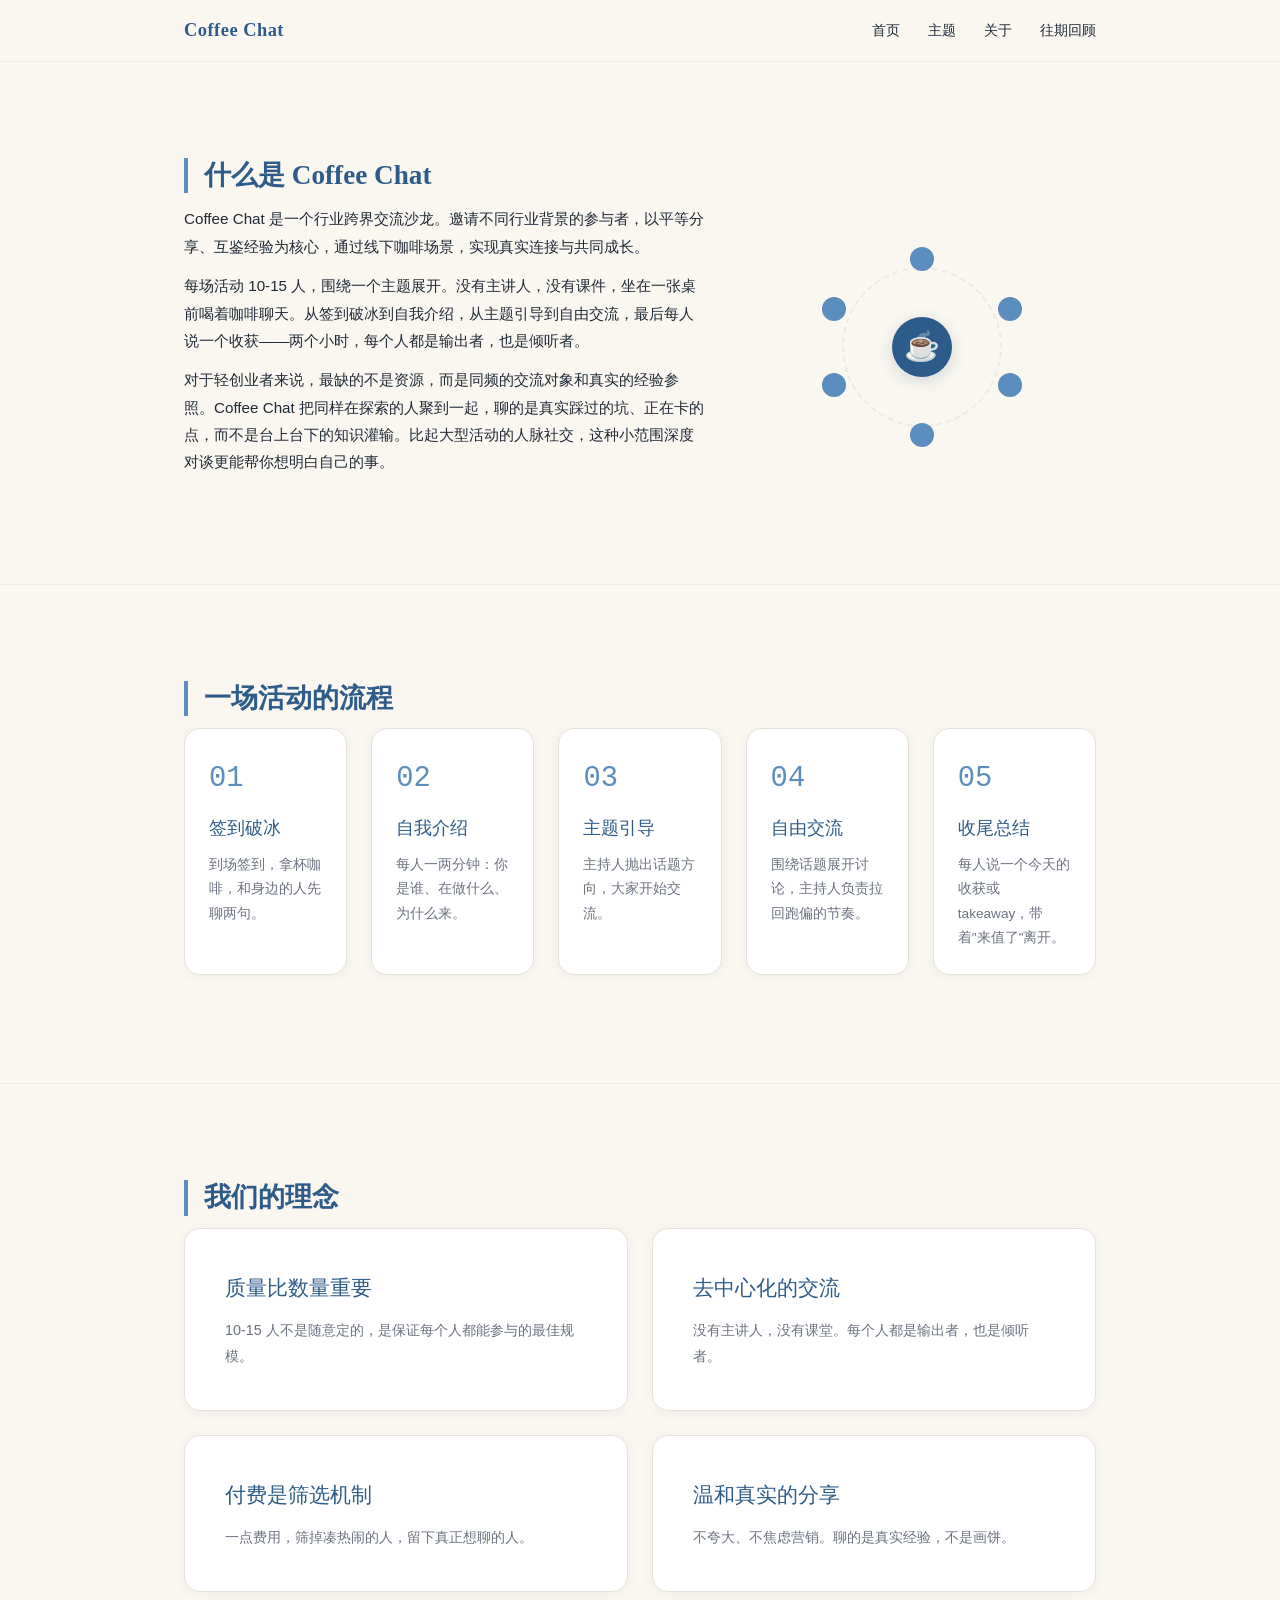
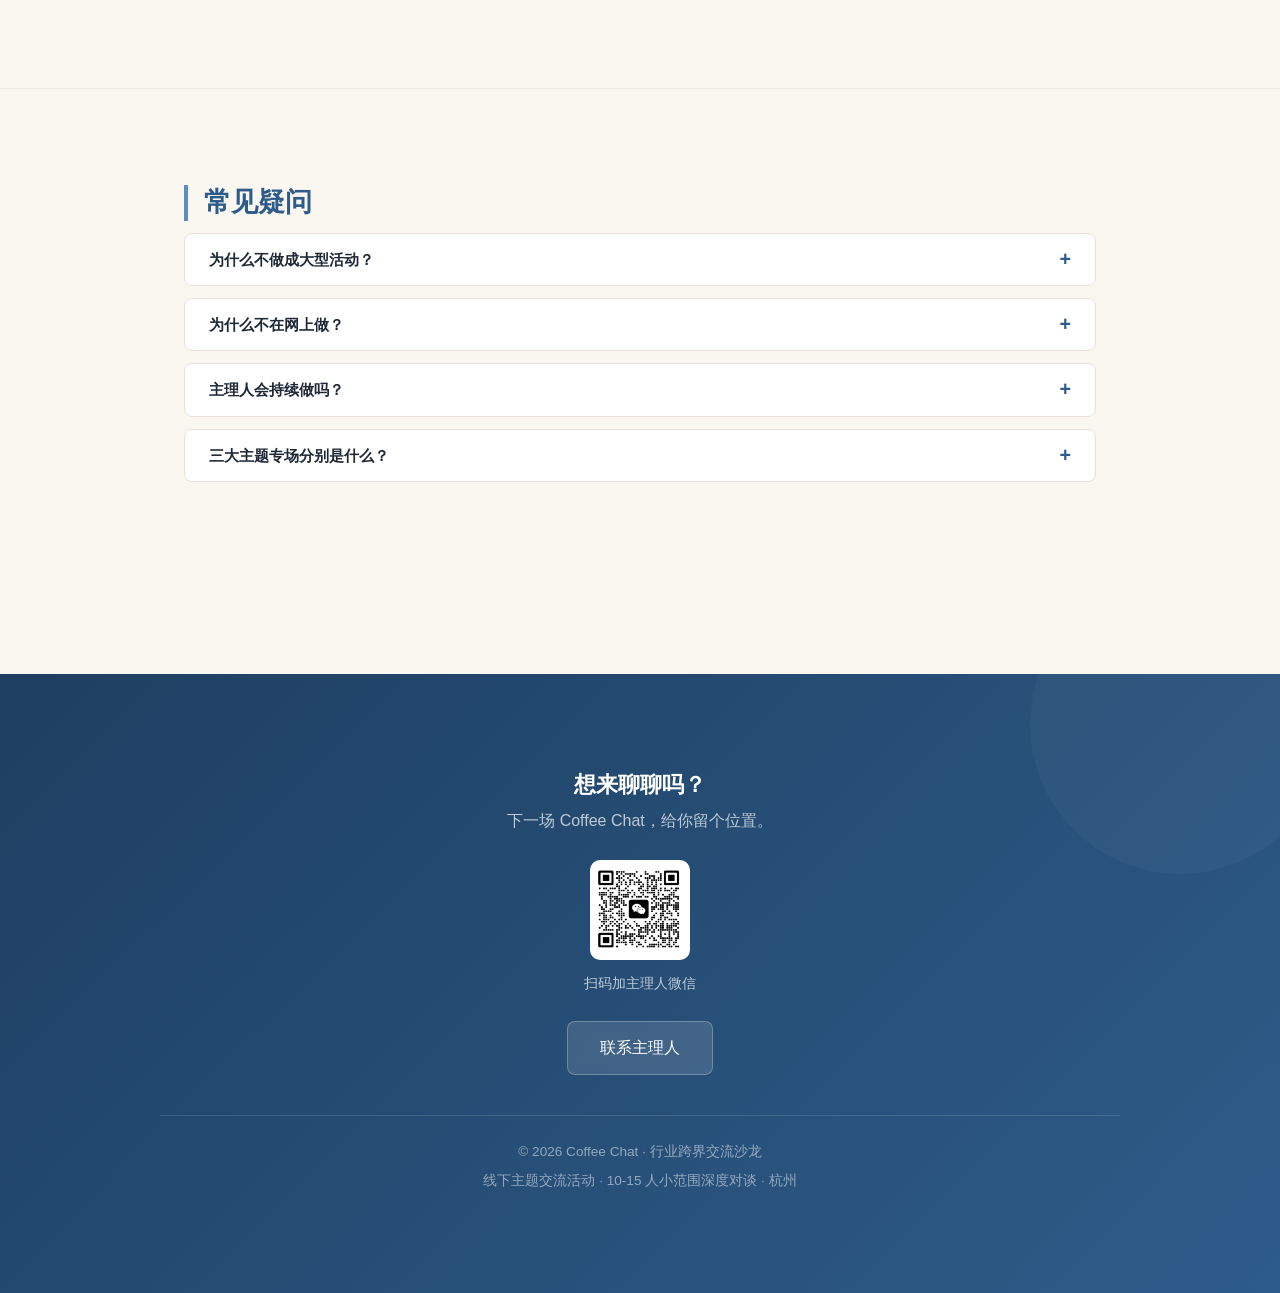
==== about.html @ 7af19460 "Publish Coffee Chat website" ====
<!DOCTYPE html>
<html lang="zh-CN">
<head>
  <meta charset="UTF-8">
  <meta name="viewport" content="width=device-width, initial-scale=1.0">
  <title>关于 Coffee Chat · 行业跨界交流沙龙</title>
  <link rel="stylesheet" href="assets/style.css">
</head>
<body>
  <div class="scroll-progress"></div>

  <!-- 导航栏 -->
  <nav class="nav">
    <div class="nav-inner">
      <a href="index.html" class="nav-logo">Coffee Chat</a>
      <div class="nav-links">
        <a href="index.html">首页</a>
        <a href="index.html#themes">主题</a>
        <a href="about.html">关于</a>
        <a href="archive.html">往期回顾</a>
      </div>
      <button class="nav-toggle" aria-label="菜单">
        <span></span><span></span><span></span>
      </button>
    </div>
  </nav>
  <div class="nav-overlay"></div>

  <!-- ① 什么是 Coffee Chat -->
  <section class="section">
    <div class="container">
      <h2 class="section-title">什么是 Coffee Chat</h2>
      <div class="about-intro">
        <div class="about-text">
          <p>Coffee Chat 是一个行业跨界交流沙龙。邀请不同行业背景的参与者，以平等分享、互鉴经验为核心，通过线下咖啡场景，实现真实连接与共同成长。</p>
          <p>每场活动 10-15 人，围绕一个主题展开。没有主讲人，没有课件，坐在一张桌前喝着咖啡聊天。从签到破冰到自我介绍，从主题引导到自由交流，最后每人说一个收获——两个小时，每个人都是输出者，也是倾听者。</p>
          <p>对于轻创业者来说，最缺的不是资源，而是同频的交流对象和真实的经验参照。Coffee Chat 把同样在探索的人聚到一起，聊的是真实踩过的坑、正在卡的点，而不是台上台下的知识灌输。比起大型活动的人脉社交，这种小范围深度对谈更能帮你想明白自己的事。</p>
        </div>
        <div class="about-illustration">
          <div class="circle-table">
            <div class="circle-center">☕</div>
            <div class="circle-seat"></div>
            <div class="circle-seat"></div>
            <div class="circle-seat"></div>
            <div class="circle-seat"></div>
            <div class="circle-seat"></div>
            <div class="circle-seat"></div>
          </div>
        </div>
      </div>
    </div>
  </section>

  <!-- ② 一场活动的流程 -->
  <section class="section">
    <div class="container">
      <h2 class="section-title">一场活动的流程</h2>
      <div class="flow" id="flow-container"></div>
    </div>
  </section>

  <!-- ③ 我们的理念 -->
  <section class="section">
    <div class="container">
      <h2 class="section-title">我们的理念</h2>
      <div class="principles-grid" id="principles-container"></div>
    </div>
  </section>

  <!-- ④ 常见疑问 -->
  <section class="section">
    <div class="container">
      <h2 class="section-title">常见疑问</h2>
      <div class="faq" id="faq-container"></div>
    </div>
  </section>

  <!-- 页脚 -->
  <footer class="footer">
    <div class="footer-inner">
      <div class="footer-cta">
        <h3>想来聊聊吗？</h3>
        <p>下一场 Coffee Chat，给你留个位置。</p>
        <div class="footer-qr">
          <img class="footer-qr-img" src="assets/photos/wechat-qr.jpeg" alt="微信二维码">
          <span class="footer-qr-label">扫码加主理人微信</span>
        </div>
        <a class="footer-btn" href="mailto:hi@coffeechat.club">联系主理人</a>
      </div>
      <div class="footer-meta">
        <p>&copy; 2026 Coffee Chat · 行业跨界交流沙龙</p>
        <p>线下主题交流活动 · 10-15 人小范围深度对谈 · 杭州</p>
      </div>
    </div>
  </footer>

  <script src="assets/app.js"></script>
  <script>
    // 渲染流程卡片
    const flowContainer = document.getElementById('flow-container');
    flowContainer.innerHTML = flowSteps.map(step => `
      <div class="flow-step reveal">
        <div class="flow-number">${step.step}</div>
        <div class="flow-name">${step.name}</div>
        <div class="flow-desc">${step.desc}</div>
      </div>
    `).join('');

    // 渲染理念卡片
    const principlesContainer = document.getElementById('principles-container');
    principlesContainer.innerHTML = principles.map(p => `
      <div class="principle-card reveal">
        <div class="principle-keyword">${p.keyword}</div>
        <div class="principle-desc">${p.desc}</div>
      </div>
    `).join('');

    // 渲染常见疑问（理念层 FAQ）
    const faqContainer = document.getElementById('faq-container');
    renderFAQItems(faqConcept, faqContainer);
  </script>

</body>
</html>
---- assets/style.css ----
/* ===== Coffee Chat 设计系统 v2.0 ===== */
:root {
  --bg: #FAF7F0;
  --bg-soft: #F5F1E8;
  --bg-card: #FFFFFF;
  --primary: #2E5C8A;
  --primary-light: #5B8DBF;
  --primary-dark: #1E3F61;
  --text: #1F2937;
  --text-light: #6B7280;
  --text-muted: #9CA3AF;
  --border: #E8E0D8;
  --border-light: #F0EBE2;
  --theme-ai: #3B4F7A;
  --theme-money: #2D5F4E;
  --theme-women: #D4869A;
  --theme-solo: #C97B3F;
  --theme-media: #355C7D;
  --theme-general: #2E5C8A;
  --font-serif: "Noto Serif SC", "Source Han Serif SC", serif;
  --font-sans: "Noto Sans CJK SC", "PingFang SC", "Microsoft YaHei", sans-serif;
  --font-mono: "SF Mono", "Fira Code", monospace;
  --space-xs: 12px;
  --space-sm: 24px;
  --space-md: 40px;
  --space-lg: 64px;
  --space-xl: 96px;
  --radius-card: 16px;
  --radius-btn: 8px;
  --radius-tag: 20px;
  --shadow-card: 0 2px 12px rgba(46, 92, 138, 0.06);
  --shadow-hover: 0 12px 32px rgba(46, 92, 138, 0.14);
  --shadow-float: 0 20px 48px rgba(46, 92, 138, 0.10);
  --transition-smooth: cubic-bezier(0.16, 1, 0.3, 1);
  --transition-bounce: cubic-bezier(0.34, 1.56, 0.64, 1);
}

* { margin: 0; padding: 0; box-sizing: border-box; }
html { scroll-behavior: smooth; }
body {
  font-family: var(--font-sans);
  background: var(--bg);
  color: var(--text);
  line-height: 1.8;
  -webkit-font-smoothing: antialiased;
  -moz-osx-font-smoothing: grayscale;
  overflow-x: hidden;
}
h1, h2, h3 { font-family: var(--font-serif); font-weight: 700; line-height: 1.3; }
a { color: var(--primary); text-decoration: none; }
a:hover { color: var(--primary-light); }
.container { max-width: 960px; margin: 0 auto; padding: 0 var(--space-sm); }
.section { padding: var(--space-xl) 0; position: relative; }
.section + .section { border-top: 1px solid var(--border-light); }

/* ===== Tab 式导航 ===== */
.nav-tabs {
  display: flex;
  justify-content: space-around;
  align-items: center;
  background: rgba(255, 255, 255, 0.95);
  backdrop-filter: blur(12px);
  -webkit-backdrop-filter: blur(12px);
  border-bottom: 1px solid #F0F0F0;
  position: sticky;
  top: 0;
  z-index: 100;
  height: 46px;
  overflow-x: auto;
  -webkit-overflow-scrolling: touch;
  scrollbar-width: none;
}
.nav-tabs::-webkit-scrollbar { display: none; }
.nav-tab {
  flex: 1;
  text-align: center;
  font-size: 0.85em;
  color: var(--text-light);
  white-space: nowrap;
  padding: 0 4px;
  transition: color 0.3s;
  text-decoration: none;
}
.nav-tab:hover { color: var(--primary); }
.nav-tab.active {
  color: var(--primary);
  font-weight: 600;
}

/* ===== 滚动进度条 ===== */
.scroll-progress {
  position: fixed;
  top: 0;
  left: 0;
  width: 0%;
  height: 3px;
  background: linear-gradient(90deg, var(--primary-light), var(--primary));
  z-index: 200;
  transition: width 0.1s linear;
  border-radius: 0 3px 3px 0;
}

/* ===== 动画 ===== */
@keyframes fadeInUp {
  from { opacity: 0; transform: translateY(20px); }
  to { opacity: 1; transform: translateY(0); }
}
@keyframes lineGrow {
  from { transform: scaleX(0); }
  to { transform: scaleX(1); }
}
@keyframes pulse {
  0%, 100% { opacity: 0.4; transform: translateY(0); }
  50% { opacity: 1; transform: translateY(4px); }
}
@keyframes shimmer {
  0% { background-position: -200% 0; }
  100% { background-position: 200% 0; }
}
@keyframes steam {
  0% { opacity: 0; transform: translateY(0) scaleX(1); }
  50% { opacity: 0.3; }
  100% { opacity: 0; transform: translateY(-20px) scaleX(1.5); }
}
.fade-in-up { animation: fadeInUp 0.8s var(--transition-smooth) both; }
.reveal {
  opacity: 0;
  transform: translateY(24px);
  transition: opacity 0.7s var(--transition-smooth), transform 0.7s var(--transition-smooth);
}
.reveal.visible { opacity: 1; transform: translateY(0); }

/* ===== 导航 ===== */
.nav {
  position: sticky;
  top: 0;
  z-index: 100;
  background: rgba(250, 247, 240, 0.85);
  backdrop-filter: blur(12px);
  -webkit-backdrop-filter: blur(12px);
  border-bottom: 1px solid var(--border-light);
  transition: box-shadow 0.3s, background 0.3s;
}
.nav.scrolled {
  box-shadow: 0 4px 24px rgba(46, 92, 138, 0.06);
  background: rgba(250, 247, 240, 0.95);
}
.nav-inner {
  max-width: 960px;
  margin: 0 auto;
  padding: 14px var(--space-sm);
  display: flex;
  justify-content: space-between;
  align-items: center;
}
.nav-logo {
  font-family: var(--font-serif);
  font-weight: 700;
  font-size: 1.15em;
  color: var(--primary);
  letter-spacing: 0.5px;
  transition: opacity 0.2s;
}
.nav-logo:hover { opacity: 0.7; }
.nav-links { display: flex; gap: 28px; align-items: center; }
.nav-links a {
  font-size: 0.9em;
  color: var(--text);
  transition: color 0.2s;
  position: relative;
}
.nav-links a::after {
  content: '';
  position: absolute;
  bottom: -4px;
  left: 0;
  width: 0;
  height: 2px;
  background: var(--primary);
  transition: width 0.3s var(--transition-smooth);
  border-radius: 1px;
}
.nav-links a:hover::after { width: 100%; }
.nav-links a:hover { color: var(--primary); }

/* 汉堡菜单按钮 */
.nav-toggle {
  display: none;
  flex-direction: column;
  gap: 5px;
  background: none;
  border: none;
  cursor: pointer;
  padding: 8px;
  z-index: 101;
}
.nav-toggle span {
  width: 24px;
  height: 2px;
  background: var(--text);
  border-radius: 2px;
  transition: all 0.3s var(--transition-smooth);
}
.nav-toggle.open span:nth-child(1) { transform: translateY(7px) rotate(45deg); }
.nav-toggle.open span:nth-child(2) { opacity: 0; }
.nav-toggle.open span:nth-child(3) { transform: translateY(-7px) rotate(-45deg); }

/* 移动端遮罩 */
.nav-overlay {
  display: none;
  position: fixed;
  inset: 0;
  background: rgba(0, 0, 0, 0.3);
  z-index: 98;
  opacity: 0;
  transition: opacity 0.3s;
}
.nav-overlay.show { display: block; opacity: 1; }

/* ===== Hero ===== */
.hero {
  min-height: 82vh;
  display: flex;
  flex-direction: column;
  justify-content: center;
  align-items: center;
  text-align: center;
  position: relative;
  padding: var(--space-xl) var(--space-sm) var(--space-lg);
  overflow: hidden;
}
.hero::before {
  content: '';
  position: absolute;
  top: 20%;
  left: 50%;
  transform: translateX(-50%);
  width: 600px;
  height: 600px;
  border-radius: 50%;
  background: radial-gradient(circle, rgba(91, 141, 191, 0.06) 0%, transparent 70%);
  pointer-events: none;
}
.hero-line {
  position: absolute;
  top: 50%;
  left: 0;
  right: 0;
  height: 1px;
  background: linear-gradient(90deg, transparent, var(--primary-light), transparent);
  opacity: 0.12;
  transform-origin: left;
  animation: lineGrow 1.5s var(--transition-smooth) 0.3s both;
}
.hero-content { position: relative; z-index: 1; }
.hero-title {
  font-size: 2.6em;
  color: var(--primary);
  margin-bottom: var(--space-sm);
  letter-spacing: 1px;
  text-shadow: 0 2px 20px rgba(46, 92, 138, 0.06);
}
.hero-sub { font-size: 1.1em; color: var(--text-light); margin-bottom: var(--space-xs); }
.hero-desc {
  font-size: 0.95em;
  color: var(--text-light);
  max-width: 400px;
  margin: 0 auto;
  line-height: 1.7;
}
.hero-scroll {
  position: absolute;
  bottom: 32px;
  right: 32px;
  color: var(--text-muted);
  font-size: 1.3em;
  animation: pulse 2s ease-in-out infinite;
  transition: color 0.2s;
  z-index: 2;
}
.hero-scroll:hover { color: var(--primary); }

/* ===== Section 标题 ===== */
.section-title {
  font-size: 1.7em;
  color: var(--primary);
  margin-bottom: var(--space-xs);
  padding-left: 16px;
  border-left: 4px solid var(--primary-light);
  position: relative;
}
.section-desc {
  color: var(--text-light);
  font-size: 0.95em;
  margin-bottom: var(--space-md);
  padding-left: 16px;
}

/* ===== 时间线 ===== */
.timeline { display: flex; flex-direction: column; gap: 0; padding: var(--space-md) 0; }
.timeline-item { display: flex; gap: var(--space-sm); }
.timeline-rail { display: flex; flex-direction: column; align-items: center; flex-shrink: 0; width: 32px; }
.timeline-dot {
  width: 14px;
  height: 14px;
  border-radius: 50%;
  margin-top: 8px;
  z-index: 1;
  box-shadow: 0 0 0 4px var(--bg);
  transition: transform 0.3s var(--transition-bounce);
}
.timeline-item:hover .timeline-dot { transform: scale(1.3); }
.timeline-line { width: 2px; flex: 1; background: var(--border); margin-top: 4px; margin-bottom: -8px; }
.timeline-card {
  background: var(--bg-card);
  border-radius: var(--radius-card);
  padding: var(--space-sm);
  margin-bottom: var(--space-sm);
  border: 1px solid var(--border);
  box-shadow: var(--shadow-card);
  flex: 1;
  transition: box-shadow 0.4s var(--transition-smooth), transform 0.4s var(--transition-smooth), border-color 0.3s;
}
.timeline-card:hover {
  box-shadow: var(--shadow-hover);
  transform: translateY(-3px);
  border-color: var(--primary-light);
}
.timeline-date { font-family: var(--font-mono); font-size: 0.85em; color: var(--text-light); margin-bottom: 8px; }
.timeline-tag {
  display: inline-block;
  padding: 4px 12px;
  border-radius: var(--radius-tag);
  font-size: 0.8em;
  font-weight: 600;
  margin-bottom: 8px;
  transition: transform 0.2s;
}
.timeline-card:hover .timeline-tag { transform: scale(1.05); }
.timeline-highlight { font-size: 1.05em; color: var(--text); margin-bottom: 8px; }
.timeline-meta { font-size: 0.8em; color: var(--text-light); }
.timeline-quote {
  margin-top: var(--space-xs);
  padding-left: 12px;
  border-left: 3px solid var(--border);
  font-size: 0.9em;
  color: var(--text-light);
  font-style: italic;
}
.timeline-quote cite { font-style: normal; font-weight: 600; color: var(--text); }

/* 时间线要点列表 */
.timeline-takeaways {
  margin-top: var(--space-xs);
  padding: 12px 16px;
  background: var(--bg-soft);
  border-radius: 8px;
}
.timeline-takeaways ul {
  list-style: none;
  padding: 0;
  margin: 0;
  display: flex;
  flex-direction: column;
  gap: 6px;
}
.timeline-takeaways li {
  font-size: 0.85em;
  color: var(--text-light);
  padding-left: 18px;
  position: relative;
  line-height: 1.6;
}
.timeline-takeaways li::before {
  content: '◆';
  position: absolute;
  left: 0;
  top: 0;
  font-size: 0.7em;
  color: var(--primary-light);
}

/* ===== 主题卡片 ===== */
.theme-card {
  display: flex;
  align-items: center;
  gap: var(--space-sm);
  background: var(--bg-card);
  border-radius: var(--radius-card);
  padding: var(--space-sm);
  border: 1px solid var(--border);
  box-shadow: var(--shadow-card);
  transition: transform 0.4s var(--transition-smooth), box-shadow 0.4s var(--transition-smooth), border-color 0.3s;
  color: var(--text);
  position: relative;
  overflow: hidden;
}
.theme-card::after {
  content: '';
  position: absolute;
  inset: 0;
  background: linear-gradient(135deg, transparent 40%, rgba(255,255,255,0.03) 100%);
  opacity: 0;
  transition: opacity 0.4s;
  pointer-events: none;
}
.theme-card:hover {
  transform: translateY(-4px);
  box-shadow: var(--shadow-float);
  border-color: var(--primary-light);
  color: var(--text);
}
.theme-card:hover::after { opacity: 1; }
.theme-color-block {
  width: 48px;
  height: 48px;
  border-radius: 12px;
  flex-shrink: 0;
  transition: transform 0.4s var(--transition-bounce);
  position: relative;
}
.theme-card:hover .theme-color-block { transform: scale(1.15) rotate(5deg); }
.theme-body { flex: 1; }
.theme-name { font-size: 1.1em; margin-bottom: 4px; }
.theme-tagline { font-size: 0.85em; color: var(--text-light); }
.theme-arrow { color: var(--text-light); transition: transform 0.3s var(--transition-smooth), color 0.3s; }
.theme-card:hover .theme-arrow { transform: translateX(6px); color: var(--primary); }
.theme-grid { display: grid; grid-template-columns: repeat(2, 1fr); gap: var(--space-sm); }

/* ===== 活动卡片 ===== */
.activity-card {
  background: var(--bg-card);
  border-radius: var(--radius-card);
  overflow: hidden;
  border: 1px solid var(--border);
  box-shadow: var(--shadow-card);
  transition: transform 0.4s var(--transition-smooth), box-shadow 0.4s var(--transition-smooth), border-color 0.3s;
}
.activity-card:hover {
  transform: translateY(-5px);
  box-shadow: var(--shadow-float);
  border-color: var(--primary-light);
}
.activity-banner { padding: var(--space-sm); color: #fff; display: flex; flex-direction: column; gap: 4px; position: relative; overflow: hidden; }
.activity-banner::after {
  content: '';
  position: absolute;
  bottom: -10px;
  right: -10px;
  width: 60px;
  height: 60px;
  border-radius: 50%;
  background: rgba(255,255,255,0.08);
}
.activity-banner-date { font-family: var(--font-mono); font-size: 0.85em; opacity: 0.8; }
.activity-banner-theme { font-family: var(--font-serif); font-size: 1.2em; font-weight: 700; }
.activity-content { padding: var(--space-sm); }
.activity-highlight { font-size: 0.95em; margin-bottom: var(--space-xs); }
.activity-quote {
  font-size: 0.9em;
  color: var(--text-light);
  font-style: italic;
  padding-left: 12px;
  border-left: 3px solid var(--border);
  margin-bottom: var(--space-xs);
}
.activity-quote cite { display: block; font-style: normal; font-size: 0.85em; margin-top: 4px; }
.activity-meta { font-size: 0.8em; color: var(--text-light); }
.highlights-grid { display: grid; grid-template-columns: repeat(3, 1fr); gap: var(--space-sm); }

/* ===== FAQ ===== */
.faq { display: flex; flex-direction: column; gap: var(--space-xs); }
.faq-item {
  background: var(--bg-card);
  border-radius: var(--radius-btn);
  border: 1px solid var(--border);
  overflow: hidden;
  transition: border-color 0.3s, box-shadow 0.3s;
}
.faq-item:hover { border-color: var(--primary-light); }
.faq-item.open { box-shadow: var(--shadow-card); border-color: var(--primary-light); }
.faq-question {
  display: flex;
  justify-content: space-between;
  align-items: center;
  padding: var(--space-xs) var(--space-sm);
  cursor: pointer;
  font-weight: 600;
  font-size: 0.95em;
  list-style: none;
  transition: background 0.2s;
}
.faq-question::-webkit-details-marker { display: none; }
.faq-question:hover { background: rgba(46, 92, 138, 0.03); }
.faq-icon {
  font-size: 1.3em;
  color: var(--primary);
  transition: transform 0.3s var(--transition-bounce);
  line-height: 1;
}
.faq-item.open .faq-icon { transform: rotate(45deg); }
.faq-answer {
  max-height: 0;
  overflow: hidden;
  transition: max-height 0.4s var(--transition-smooth), padding 0.4s var(--transition-smooth);
  padding: 0 var(--space-sm);
  font-size: 0.9em;
  color: var(--text-light);
  line-height: 1.8;
}
.faq-item.open .faq-answer {
  max-height: 300px;
  padding: 0 var(--space-sm) var(--space-sm);
}

/* ===== 主理人卡片 ===== */
.host-card {
  display: flex;
  gap: var(--space-md);
  align-items: flex-start;
  background: var(--bg-card);
  border-radius: var(--radius-card);
  padding: var(--space-md);
  border: 1px solid var(--border);
  box-shadow: var(--shadow-card);
  transition: box-shadow 0.4s;
}
.host-card:hover { box-shadow: var(--shadow-hover); }
.host-avatar {
  width: 120px;
  height: 120px;
  border-radius: var(--radius-card);
  background: linear-gradient(135deg, var(--primary-light), var(--primary));
  display: flex;
  align-items: center;
  justify-content: center;
  flex-shrink: 0;
  position: relative;
  overflow: hidden;
}
.host-avatar::before {
  content: '☕';
  font-size: 3em;
  filter: drop-shadow(0 4px 8px rgba(0,0,0,0.2));
}
.host-avatar::after {
  content: '';
  position: absolute;
  top: -50%;
  left: -50%;
  width: 200%;
  height: 200%;
  background: linear-gradient(135deg, transparent 40%, rgba(255,255,255,0.15) 50%, transparent 60%);
  background-size: 200% 200%;
  animation: shimmer 3s ease-in-out infinite;
  pointer-events: none;
}
.host-text p { margin-bottom: var(--space-xs); font-size: 0.95em; }
.host-text p:last-child { margin-bottom: 0; }

/* ===== 主题 Hero ===== */
.theme-hero {
  position: relative;
  padding: var(--space-xl) 0 var(--space-md);
  overflow: hidden;
}
.theme-hero-glow {
  position: absolute;
  top: 0;
  right: -10%;
  width: 50%;
  height: 120%;
  opacity: 0.2;
  pointer-events: none;
  border-radius: 50%;
  filter: blur(40px);
}
.theme-hero-content { position: relative; z-index: 1; }
.theme-back {
  display: inline-block;
  font-size: 0.85em;
  color: var(--text-light);
  margin-bottom: var(--space-sm);
  transition: transform 0.2s, color 0.2s;
}
.theme-back:hover { transform: translateX(-4px); color: var(--primary); }
.theme-hero-title { font-size: 2.5em; margin-bottom: var(--space-xs); }
.theme-hero-tagline { font-size: 1.1em; color: var(--text-light); }
.theme-journey-label { color: var(--text-light); font-size: 0.9em; margin-bottom: var(--space-sm); }
.theme-play-card {
  background: var(--bg-card);
  border-radius: var(--radius-card);
  padding: var(--space-md);
  border: 1px solid var(--border);
  box-shadow: var(--shadow-card);
  transition: box-shadow 0.4s;
}
.theme-play-card:hover { box-shadow: var(--shadow-hover); }
.theme-play-desc { font-size: 1.05em; margin-bottom: var(--space-sm); }
.theme-play-suitable { padding-top: var(--space-sm); border-top: 1px solid var(--border); font-size: 0.95em; color: var(--text-light); }
.suitable-label { font-weight: 600; color: var(--text); margin-right: 8px; }
.quotes-grid { display: grid; grid-template-columns: repeat(2, 1fr); gap: var(--space-sm); }
.quote-card {
  background: var(--bg-card);
  border-radius: var(--radius-card);
  padding: var(--space-sm);
  border: 1px solid var(--border);
  box-shadow: var(--shadow-card);
  transition: transform 0.4s var(--transition-smooth), box-shadow 0.4s var(--transition-smooth);
}
.quote-card:hover { transform: translateY(-3px); box-shadow: var(--shadow-hover); }
.quote-card blockquote { font-size: 1.05em; color: var(--text); font-style: italic; margin-bottom: var(--space-xs); }
.quote-card cite { font-size: 0.85em; color: var(--text-light); font-style: normal; }

/* ===== 主题导航 ===== */
.theme-nav { margin-top: var(--space-lg); padding-top: var(--space-md); border-top: 1px solid var(--border); }
.theme-nav-label { text-align: center; color: var(--text-light); font-size: 0.9em; margin-bottom: var(--space-sm); }
.theme-nav-grid { display: grid; grid-template-columns: 1fr 1fr; gap: var(--space-sm); }
.theme-nav-card {
  display: flex;
  flex-direction: column;
  gap: 4px;
  padding: var(--space-sm);
  border-radius: var(--radius-btn);
  border: 1px solid var(--border);
  background: var(--bg-card);
  transition: border-color 0.3s, transform 0.3s var(--transition-smooth), box-shadow 0.3s;
}
.theme-nav-card:hover { border-color: var(--primary-light); transform: translateY(-2px); box-shadow: var(--shadow-card); }
.theme-nav-next { text-align: right; }
.theme-nav-dir { font-size: 0.8em; color: var(--text-light); }
.theme-nav-name { font-weight: 600; color: var(--text); }
.theme-nav-empty { visibility: hidden; }

/* ===== 关于页 ===== */
.about-title { font-size: 1.7em; color: var(--primary); margin-bottom: var(--space-md); padding-left: 16px; border-left: 4px solid var(--primary-light); }
.about-intro { display: grid; grid-template-columns: 1.5fr 1fr; gap: var(--space-md); align-items: center; }
.about-text p { margin-bottom: var(--space-xs); font-size: 0.95em; }
.about-illustration { display: flex; justify-content: center; }
.circle-table {
  position: relative;
  width: 200px;
  height: 200px;
  animation: fadeInUp 1s var(--transition-smooth) 0.3s both;
}
.circle-table::before {
  content: '';
  position: absolute;
  inset: 20px;
  border-radius: 50%;
  border: 2px dashed var(--border);
  opacity: 0.6;
}
.circle-center {
  position: absolute;
  top: 50%;
  left: 50%;
  transform: translate(-50%, -50%);
  width: 60px;
  height: 60px;
  border-radius: 50%;
  background: var(--primary);
  display: flex;
  align-items: center;
  justify-content: center;
  font-size: 1.8em;
  box-shadow: 0 4px 16px rgba(46, 92, 138, 0.2);
}
.circle-seat {
  position: absolute;
  width: 24px;
  height: 24px;
  border-radius: 50%;
  background: var(--primary-light);
  transition: transform 0.3s var(--transition-bounce);
}
.circle-table:hover .circle-seat { transform: scale(1.2); }
.circle-seat:nth-child(2) { top: 0; left: 50%; transform: translateX(-50%); }
.circle-seat:nth-child(3) { top: 25%; right: 0; }
.circle-seat:nth-child(4) { bottom: 25%; right: 0; }
.circle-seat:nth-child(5) { bottom: 0; left: 50%; transform: translateX(-50%); }
.circle-seat:nth-child(6) { bottom: 25%; left: 0; }
.circle-seat:nth-child(7) { top: 25%; left: 0; }
.circle-table:hover .circle-seat:nth-child(2) { transform: translateX(-50%) scale(1.2); }
.circle-table:hover .circle-seat:nth-child(5) { transform: translateX(-50%) scale(1.2); }
.flow { display: flex; gap: var(--space-sm); overflow-x: auto; padding-bottom: var(--space-xs); scroll-snap-type: x mandatory; }
.flow-step {
  flex: 1;
  min-width: 160px;
  background: var(--bg-card);
  border-radius: var(--radius-card);
  padding: var(--space-sm);
  border: 1px solid var(--border);
  box-shadow: var(--shadow-card);
  scroll-snap-align: start;
  transition: transform 0.4s var(--transition-smooth), box-shadow 0.4s;
}
.flow-step:hover { transform: translateY(-4px); box-shadow: var(--shadow-hover); }
.flow-number { font-family: var(--font-mono); font-size: 1.8em; color: var(--primary-light); margin-bottom: 8px; }
.flow-name { font-size: 1.1em; color: var(--primary); margin-bottom: 8px; }
.flow-desc { font-size: 0.85em; color: var(--text-light); }
.principles-grid { display: grid; grid-template-columns: repeat(2, 1fr); gap: var(--space-sm); }
.principle-card {
  background: var(--bg-card);
  border-radius: var(--radius-card);
  padding: var(--space-md);
  border: 1px solid var(--border);
  box-shadow: var(--shadow-card);
  transition: transform 0.4s var(--transition-smooth), box-shadow 0.4s;
}
.principle-card:hover { transform: translateY(-4px); box-shadow: var(--shadow-hover); }
.principle-keyword { font-size: 1.3em; color: var(--primary); margin-bottom: var(--space-xs); }
.principle-desc { font-size: 0.9em; color: var(--text-light); }

/* ===== 时间线照片 ===== */
.timeline-card { overflow: hidden; }
.timeline-photo {
  width: 100%;
  height: 200px;
  background-size: cover;
  background-position: center;
  border-radius: var(--radius-card) var(--radius-card) 0 0;
  margin-bottom: 0;
  transition: transform 0.6s var(--transition-smooth);
  position: relative;
}
.timeline-photo::after {
  content: '';
  position: absolute;
  inset: 0;
  background: linear-gradient(180deg, transparent 60%, rgba(0,0,0,0.15));
  border-radius: inherit;
  opacity: 0;
  transition: opacity 0.4s;
}
.timeline-card:hover .timeline-photo { transform: scale(1.05); }
.timeline-card:hover .timeline-photo::after { opacity: 1; }
.timeline-card-body { padding: var(--space-sm); }

/* ===== 照片画廊 ===== */
.gallery-grid {
  display: grid;
  grid-template-columns: repeat(4, 1fr);
  gap: var(--space-sm);
  margin-top: var(--space-md);
}
.gallery-card {
  position: relative;
  border-radius: var(--radius-card);
  overflow: hidden;
  cursor: pointer;
  border: 1px solid var(--border);
  box-shadow: var(--shadow-card);
  transition: transform 0.4s var(--transition-smooth), box-shadow 0.4s var(--transition-smooth);
  aspect-ratio: 4 / 3;
}
.gallery-card:hover {
  transform: translateY(-4px) scale(1.02);
  box-shadow: var(--shadow-float);
  z-index: 2;
}
.gallery-photo {
  position: absolute;
  inset: 0;
  background-size: cover;
  background-position: center;
  transition: transform 0.6s var(--transition-smooth);
}
.gallery-card:hover .gallery-photo { transform: scale(1.1); }
.gallery-overlay {
  position: absolute;
  bottom: 0;
  left: 0;
  right: 0;
  padding: 10px 14px;
  background: linear-gradient(0deg, rgba(0,0,0,0.7), transparent);
  display: flex;
  flex-direction: column;
  gap: 2px;
  opacity: 0;
  transition: opacity 0.4s var(--transition-smooth);
}
.gallery-card:hover .gallery-overlay { opacity: 1; }
.gallery-date { font-size: 0.8em; color: rgba(255,255,255,0.9); font-family: var(--font-mono); }
.gallery-theme { font-size: 0.85em; font-weight: 600; }

/* ===== 灯箱 ===== */
.lightbox {
  display: none;
  position: fixed;
  inset: 0;
  z-index: 999;
  align-items: center;
  justify-content: center;
}
.lightbox.show { display: flex; }
.lightbox-backdrop {
  position: absolute;
  inset: 0;
  background: rgba(0, 0, 0, 0.88);
  backdrop-filter: blur(8px);
}
.lightbox-img {
  position: relative;
  z-index: 1;
  max-width: 90vw;
  max-height: 85vh;
  border-radius: 12px;
  box-shadow: 0 20px 60px rgba(0, 0, 0, 0.5);
  animation: fadeInUp 0.4s var(--transition-smooth);
}
.lightbox-close {
  position: absolute;
  top: 20px;
  right: 24px;
  z-index: 2;
  width: 44px;
  height: 44px;
  border-radius: 50%;
  border: none;
  background: rgba(255, 255, 255, 0.12);
  color: #fff;
  font-size: 1.6em;
  cursor: pointer;
  display: flex;
  align-items: center;
  justify-content: center;
  transition: background 0.2s, transform 0.2s;
  backdrop-filter: blur(4px);
}
.lightbox-close:hover { background: rgba(255, 255, 255, 0.25); transform: rotate(90deg); }

/* ===== 主理人二维码 ===== */
.host-qr {
  display: flex;
  flex-direction: column;
  align-items: center;
  gap: 8px;
  flex-shrink: 0;
}
.host-qr-img {
  width: 120px;
  height: 120px;
  border-radius: 12px;
  border: 2px solid var(--border);
  background: #fff;
  transition: transform 0.3s var(--transition-bounce), box-shadow 0.3s;
}
.host-qr-img:hover {
  transform: scale(1.05);
  box-shadow: 0 8px 24px rgba(0, 0, 0, 0.1);
}
.host-qr-label {
  font-size: 0.8em;
  color: var(--text-light);
  text-align: center;
}

/* ===== 页脚二维码 ===== */
.footer-qr {
  display: flex;
  flex-direction: column;
  align-items: center;
  gap: 12px;
  margin-bottom: var(--space-sm);
}
.footer-qr-img {
  width: 100px;
  height: 100px;
  border-radius: 10px;
  border: 2px solid rgba(255, 255, 255, 0.3);
  background: #fff;
  padding: 4px;
  transition: transform 0.3s var(--transition-bounce);
}
.footer-qr-img:hover { transform: scale(1.08); }
.footer-qr-label {
  font-size: 0.85em;
  color: rgba(255, 255, 255, 0.7);
}

/* ===== 往期回顾 ===== */
.archive-title { font-size: 1.7em; color: var(--primary); margin-bottom: var(--space-xs); padding-left: 16px; border-left: 4px solid var(--primary-light); }
.archive-desc { color: var(--text-light); font-size: 0.95em; margin-bottom: var(--space-md); padding-left: 16px; }
.filter-bar { display: flex; flex-wrap: wrap; gap: var(--space-xs); margin-bottom: var(--space-md); }
.filter-btn {
  padding: 7px 18px;
  border-radius: var(--radius-tag);
  border: 1px solid var(--border);
  background: var(--bg-card);
  color: var(--text-light);
  font-size: 0.85em;
  cursor: pointer;
  transition: all 0.3s var(--transition-smooth);
}
.filter-btn:hover { border-color: var(--primary-light); color: var(--primary); transform: translateY(-1px); }
.filter-btn.active {
  background: var(--primary);
  color: #fff;
  border-color: var(--primary);
  box-shadow: 0 4px 12px rgba(46, 92, 138, 0.2);
}

/* ===== 活动流程卡片 ===== */
.flow-step-card {
  background: var(--bg-card);
  border-radius: var(--radius-card);
  padding: var(--space-md);
  margin-bottom: var(--space-sm);
  border: 1px solid var(--border);
  border-left: 4px solid var(--accent, var(--primary));
  box-shadow: var(--shadow-card);
  transition: box-shadow 0.4s var(--transition-smooth), transform 0.4s var(--transition-smooth);
}
.flow-step-card:hover {
  box-shadow: var(--shadow-hover);
  transform: translateY(-2px);
}
.flow-step-header {
  display: flex;
  align-items: center;
  gap: var(--space-sm);
  margin-bottom: var(--space-xs);
}
.flow-step-number {
  font-family: var(--font-mono);
  font-size: 1.8em;
  color: var(--accent, var(--primary-light));
  font-weight: 700;
  flex-shrink: 0;
  width: 56px;
  height: 56px;
  border-radius: 14px;
  background: color-mix(in srgb, var(--accent, var(--primary)) 12%, transparent);
  display: flex;
  align-items: center;
  justify-content: center;
}
.flow-step-info { flex: 1; }
.flow-step-time {
  font-family: var(--font-mono);
  font-size: 0.8em;
  color: var(--text-light);
  margin-bottom: 2px;
}
.flow-step-name {
  font-size: 1.2em;
  color: var(--accent, var(--primary));
}
.flow-step-body { padding-left: 72px; }
.flow-step-body p {
  font-size: 0.95em;
  color: var(--text-light);
  margin-bottom: var(--space-xs);
  line-height: 1.8;
}
.flow-step-body p:first-child {
  font-size: 1em;
  color: var(--text);
  font-weight: 500;
}

/* ===== 第五板块：感谢观看 ===== */
.closing-section {
  text-align: center;
  background: var(--bg-soft);
  padding: var(--space-xl) var(--space-sm);
}
.closing-content {
  max-width: 600px;
  margin: 0 auto;
}
.closing-icon {
  font-size: 3em;
  margin-bottom: var(--space-sm);
  animation: steam 3s ease-in-out infinite;
  display: inline-block;
}
.closing-title {
  font-size: 2em;
  color: var(--primary);
  margin-bottom: var(--space-md);
}
.closing-text {
  font-size: 1.05em;
  color: var(--text-light);
  line-height: 2;
  margin-bottom: var(--space-xs);
}
.closing-emphasis {
  color: var(--text);
  font-weight: 600;
  font-size: 1.15em;
  margin-top: var(--space-sm);
}

/* ===== 页脚 ===== */
.footer {
  background: linear-gradient(135deg, var(--primary-dark), var(--primary));
  color: rgba(255, 255, 255, 0.9);
  padding: var(--space-xl) var(--space-sm);
  margin-top: var(--space-xl);
  position: relative;
  overflow: hidden;
}
.footer::before {
  content: '';
  position: absolute;
  top: -100px;
  right: -50px;
  width: 300px;
  height: 300px;
  border-radius: 50%;
  background: rgba(255, 255, 255, 0.03);
  pointer-events: none;
}
.footer-inner { max-width: 960px; margin: 0 auto; position: relative; z-index: 1; }
.footer-cta { text-align: center; margin-bottom: var(--space-md); }
.footer-cta h3 { font-size: 1.4em; margin-bottom: 8px; color: #fff; }
.footer-cta p { color: rgba(255, 255, 255, 0.7); margin-bottom: var(--space-sm); }
.footer-btn {
  display: inline-block;
  padding: 12px 32px;
  background: rgba(255, 255, 255, 0.12);
  color: #fff;
  border-radius: var(--radius-btn);
  border: 1px solid rgba(255, 255, 255, 0.25);
  transition: all 0.3s var(--transition-smooth);
  backdrop-filter: blur(4px);
}
.footer-btn:hover {
  background: rgba(255, 255, 255, 0.2);
  color: #fff;
  transform: translateY(-2px);
  box-shadow: 0 8px 24px rgba(0, 0, 0, 0.15);
}
.footer-meta {
  text-align: center;
  padding-top: var(--space-sm);
  border-top: 1px solid rgba(255, 255, 255, 0.12);
  font-size: 0.85em;
  color: rgba(255, 255, 255, 0.5);
}
.footer-meta p { margin-bottom: 4px; }

/* ===== 响应式 ===== */
@media (max-width: 768px) {
  .highlights-grid { grid-template-columns: repeat(2, 1fr); }
  .gallery-grid { grid-template-columns: repeat(2, 1fr); }
  .nav-tab { font-size: 0.78em; }
}

@media (max-width: 640px) {
  :root { --space-lg: 40px; --space-xl: 56px; }
  .hero-title { font-size: 1.9em; }
  .hero { min-height: 65vh; padding-top: var(--space-lg); }
  .hero-scroll { right: 16px; bottom: 16px; }
  .section-title { font-size: 1.4em; }
  .theme-grid { grid-template-columns: 1fr; }
  .highlights-grid { grid-template-columns: 1fr; }
  .gallery-grid { grid-template-columns: 1fr; }
  .host-card { flex-direction: column; align-items: center; text-align: center; }
  .host-avatar { width: 100px; height: 100px; }
  .quotes-grid { grid-template-columns: 1fr; }
  .theme-hero-title { font-size: 1.8em; }
  .theme-hero-glow { width: 100%; right: 0; opacity: 0.12; }
  .about-intro { grid-template-columns: 1fr; }
  .principles-grid { grid-template-columns: 1fr; }
  .theme-nav-grid { grid-template-columns: 1fr; }
  .filter-bar { gap: 8px; }
  .filter-btn { padding: 6px 14px; font-size: 0.8em; }
  .nav-tab { font-size: 0.72em; padding: 0 2px; }
}

@media (max-width: 380px) {
  .hero-title { font-size: 1.5em; }
  .nav-logo { font-size: 1em; }
}
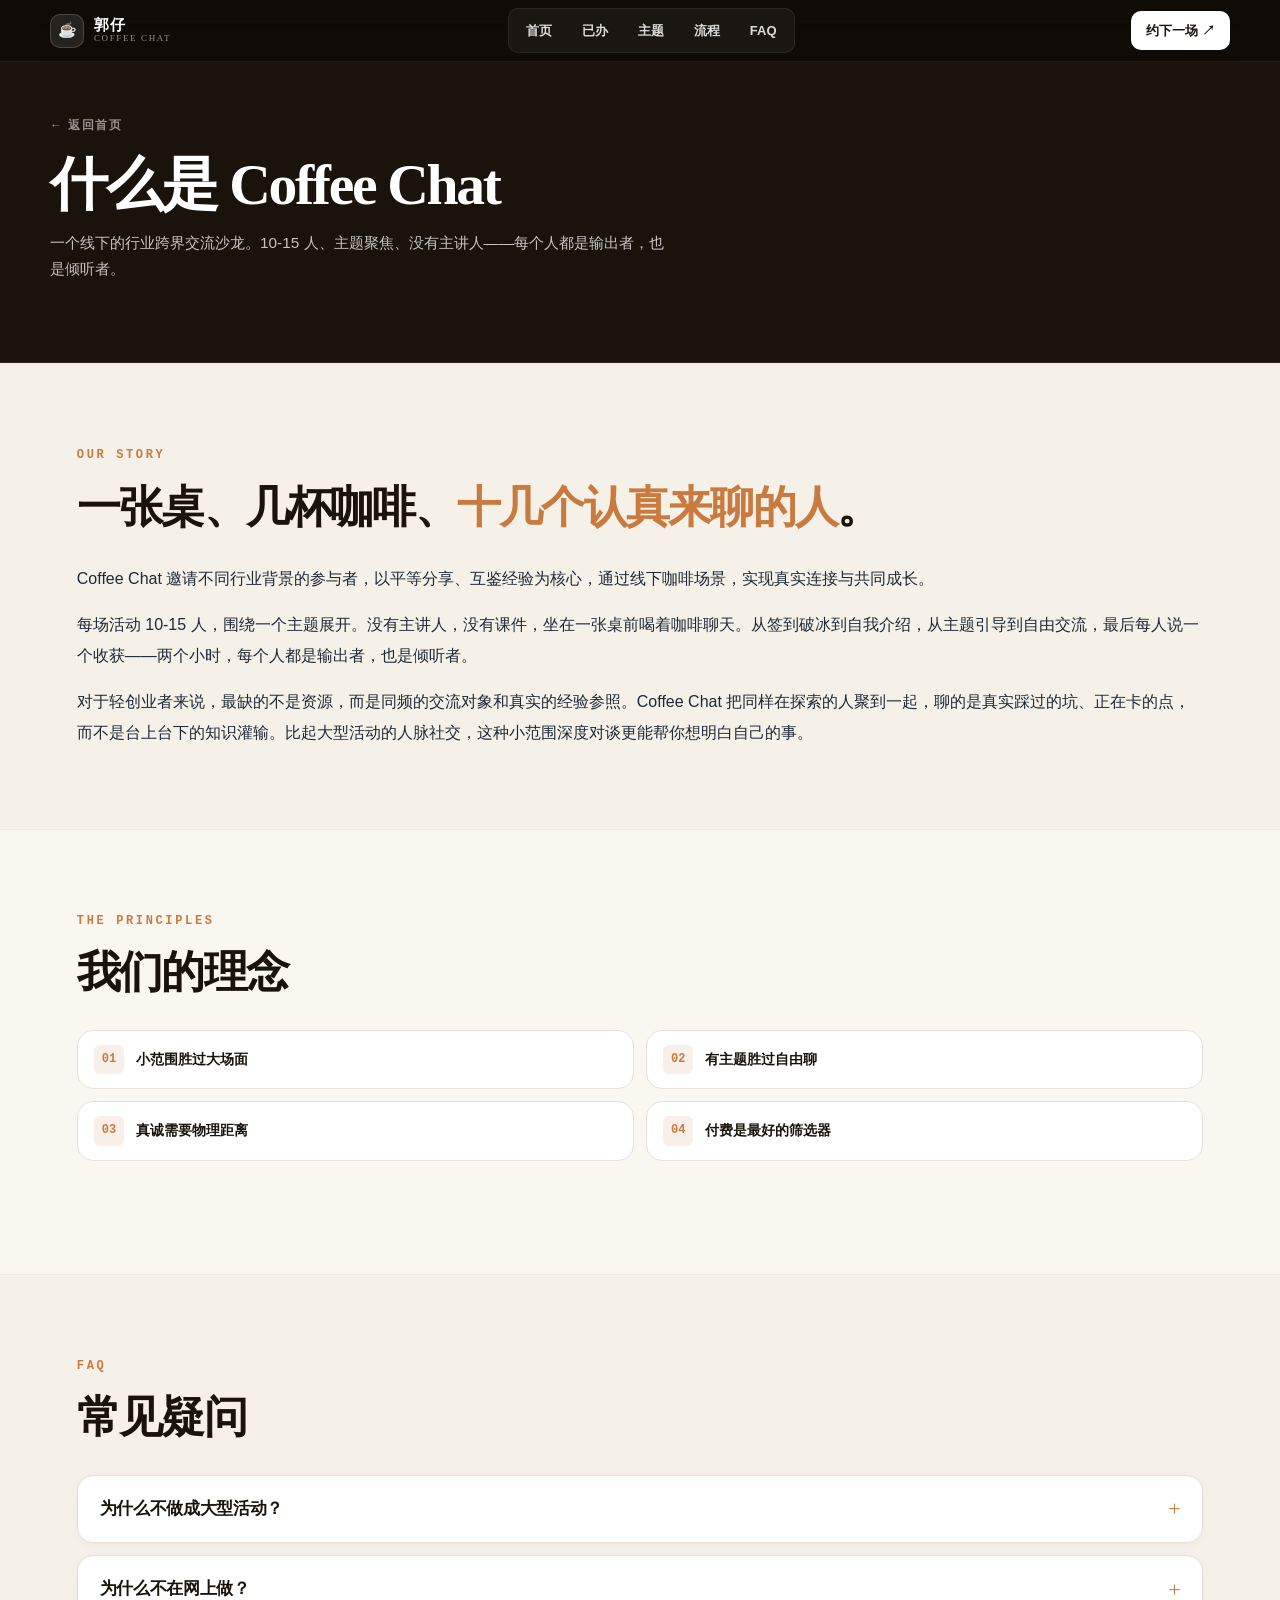
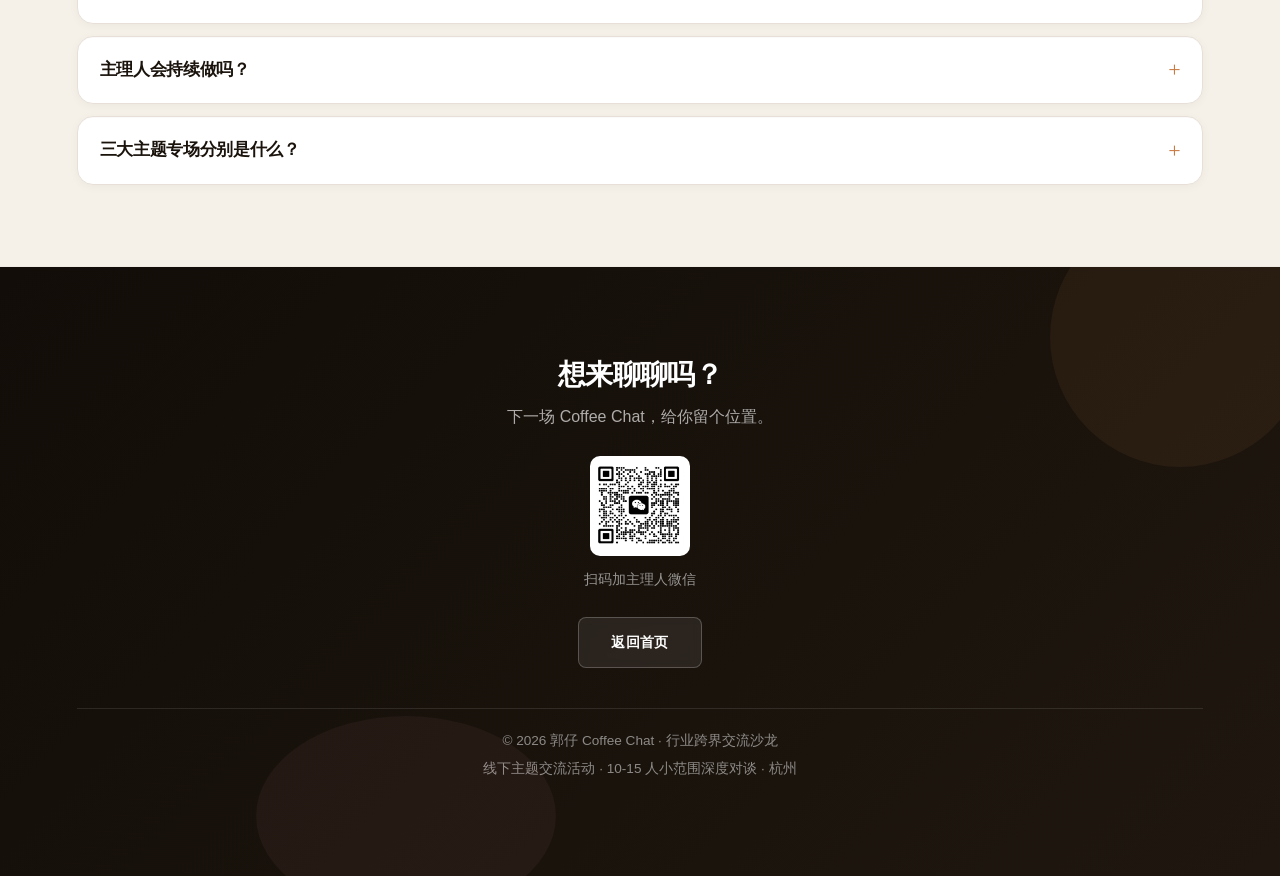
==== commit 8c33ac9d: "部署 Coffee Chat 场景化首页版本" ====
--- a/about.html
+++ b/about.html
@@ -7,76 +7,70 @@
   <link rel="stylesheet" href="assets/style.css">
 </head>
 <body>
+
   <div class="scroll-progress"></div>
 
-  <!-- 导航栏 -->
-  <nav class="nav">
-    <div class="nav-inner">
-      <a href="index.html" class="nav-logo">Coffee Chat</a>
-      <div class="nav-links">
-        <a href="index.html">首页</a>
-        <a href="index.html#themes">主题</a>
-        <a href="about.html">关于</a>
-        <a href="archive.html">往期回顾</a>
-      </div>
-      <button class="nav-toggle" aria-label="菜单">
-        <span></span><span></span><span></span>
-      </button>
+  <nav class="cc-topbar" aria-label="主导航">
+    <a href="index.html#top" class="cc-topbar-logo">
+      <span class="cc-topbar-mark">☕</span>
+      <span class="cc-topbar-text"><b>郭仔</b><i>Coffee Chat</i></span>
+    </a>
+    <div class="cc-topbar-nav">
+      <a href="index.html">首页</a>
+      <a href="index.html#cases">已办</a>
+      <a href="index.html#themes">主题</a>
+      <a href="index.html#flow">流程</a>
+      <a href="index.html#faq">FAQ</a>
     </div>
+    <a class="cc-topbar-cta" href="index.html#contact">约下一场 ↗</a>
   </nav>
-  <div class="nav-overlay"></div>
 
-  <!-- ① 什么是 Coffee Chat -->
-  <section class="section">
+  <section class="cc-pagehero">
     <div class="container">
-      <h2 class="section-title">什么是 Coffee Chat</h2>
-      <div class="about-intro">
-        <div class="about-text">
-          <p>Coffee Chat 是一个行业跨界交流沙龙。邀请不同行业背景的参与者，以平等分享、互鉴经验为核心，通过线下咖啡场景，实现真实连接与共同成长。</p>
-          <p>每场活动 10-15 人，围绕一个主题展开。没有主讲人，没有课件，坐在一张桌前喝着咖啡聊天。从签到破冰到自我介绍，从主题引导到自由交流，最后每人说一个收获——两个小时，每个人都是输出者，也是倾听者。</p>
-          <p>对于轻创业者来说，最缺的不是资源，而是同频的交流对象和真实的经验参照。Coffee Chat 把同样在探索的人聚到一起，聊的是真实踩过的坑、正在卡的点，而不是台上台下的知识灌输。比起大型活动的人脉社交，这种小范围深度对谈更能帮你想明白自己的事。</p>
-        </div>
-        <div class="about-illustration">
-          <div class="circle-table">
-            <div class="circle-center">☕</div>
-            <div class="circle-seat"></div>
-            <div class="circle-seat"></div>
-            <div class="circle-seat"></div>
-            <div class="circle-seat"></div>
-            <div class="circle-seat"></div>
-            <div class="circle-seat"></div>
-          </div>
-        </div>
+      <a href="index.html" class="cc-backlink">← 返回首页</a>
+      <h1>什么是 Coffee Chat</h1>
+      <p>一个线下的行业跨界交流沙龙。10-15 人、主题聚焦、没有主讲人——每个人都是输出者，也是倾听者。</p>
+    </div>
+  </section>
+
+  <section class="cc-page-section cc-page-section-alt">
+    <div class="container">
+      <div class="cc-page-subhead">OUR STORY</div>
+      <h2 class="cc-page-h2">一张桌、几杯咖啡、<em>十几个认真来聊的人</em>。</h2>
+      <p style="font-size:16px;line-height:1.9;color:var(--text);margin-bottom:16px;">
+        Coffee Chat 邀请不同行业背景的参与者，以平等分享、互鉴经验为核心，通过线下咖啡场景，实现真实连接与共同成长。
+      </p>
+      <p style="font-size:16px;line-height:1.9;color:var(--text);margin-bottom:16px;">
+        每场活动 10-15 人，围绕一个主题展开。没有主讲人，没有课件，坐在一张桌前喝着咖啡聊天。从签到破冰到自我介绍，从主题引导到自由交流，最后每人说一个收获——两个小时，每个人都是输出者，也是倾听者。
+      </p>
+      <p style="font-size:16px;line-height:1.9;color:var(--text);">
+        对于轻创业者来说，最缺的不是资源，而是同频的交流对象和真实的经验参照。Coffee Chat 把同样在探索的人聚到一起，聊的是真实踩过的坑、正在卡的点，而不是台上台下的知识灌输。比起大型活动的人脉社交，这种小范围深度对谈更能帮你想明白自己的事。
+      </p>
+    </div>
+  </section>
+
+  <section class="cc-page-section">
+    <div class="container">
+      <div class="cc-page-subhead">THE PRINCIPLES</div>
+      <h2 class="cc-page-h2">我们的理念</h2>
+      <div class="cc-beliefs" style="margin-top:28px;">
+        <article><b>01</b><span>小范围胜过大场面</span></article>
+        <article><b>02</b><span>有主题胜过自由聊</span></article>
+        <article><b>03</b><span>真诚需要物理距离</span></article>
+        <article><b>04</b><span>付费是最好的筛选器</span></article>
       </div>
     </div>
   </section>
 
-  <!-- ② 一场活动的流程 -->
-  <section class="section">
+  <section class="cc-page-section cc-page-section-alt">
     <div class="container">
-      <h2 class="section-title">一场活动的流程</h2>
-      <div class="flow" id="flow-container"></div>
+      <div class="cc-page-subhead">FAQ</div>
+      <h2 class="cc-page-h2">常见疑问</h2>
+      <div class="faq" id="faq-container" style="margin-top:28px;"></div>
     </div>
   </section>
 
-  <!-- ③ 我们的理念 -->
-  <section class="section">
-    <div class="container">
-      <h2 class="section-title">我们的理念</h2>
-      <div class="principles-grid" id="principles-container"></div>
-    </div>
-  </section>
-
-  <!-- ④ 常见疑问 -->
-  <section class="section">
-    <div class="container">
-      <h2 class="section-title">常见疑问</h2>
-      <div class="faq" id="faq-container"></div>
-    </div>
-  </section>
-
-  <!-- 页脚 -->
-  <footer class="footer">
+  <footer class="footer" id="contact">
     <div class="footer-inner">
       <div class="footer-cta">
         <h3>想来聊聊吗？</h3>
@@ -85,10 +79,10 @@
           <img class="footer-qr-img" src="assets/photos/wechat-qr.jpeg" alt="微信二维码">
           <span class="footer-qr-label">扫码加主理人微信</span>
         </div>
-        <a class="footer-btn" href="mailto:hi@coffeechat.club">联系主理人</a>
+        <a class="footer-btn" href="index.html">返回首页</a>
       </div>
       <div class="footer-meta">
-        <p>&copy; 2026 Coffee Chat · 行业跨界交流沙龙</p>
+        <p>&copy; 2026 郭仔 Coffee Chat · 行业跨界交流沙龙</p>
         <p>线下主题交流活动 · 10-15 人小范围深度对谈 · 杭州</p>
       </div>
     </div>
@@ -96,29 +90,25 @@
 
   <script src="assets/app.js"></script>
   <script>
-    // 渲染流程卡片
-    const flowContainer = document.getElementById('flow-container');
-    flowContainer.innerHTML = flowSteps.map(step => `
-      <div class="flow-step reveal">
-        <div class="flow-number">${step.step}</div>
-        <div class="flow-name">${step.name}</div>
-        <div class="flow-desc">${step.desc}</div>
-      </div>
-    `).join('');
+    document.addEventListener('DOMContentLoaded', () => {
+      const topbar = document.querySelector('.cc-topbar');
+      window.addEventListener('scroll', () => {
+        if (window.scrollY > 30) topbar.classList.add('is-scrolled');
+        else topbar.classList.remove('is-scrolled');
+      }, { passive: true });
 
-    // 渲染理念卡片
-    const principlesContainer = document.getElementById('principles-container');
-    principlesContainer.innerHTML = principles.map(p => `
-      <div class="principle-card reveal">
-        <div class="principle-keyword">${p.keyword}</div>
-        <div class="principle-desc">${p.desc}</div>
-      </div>
-    `).join('');
+      const faqContainer = document.getElementById('faq-container');
+      if (faqContainer) {
+        renderFAQItems(faqConcept, faqContainer);
+      }
 
-    // 渲染常见疑问（理念层 FAQ）
-    const faqContainer = document.getElementById('faq-container');
-    renderFAQItems(faqConcept, faqContainer);
+      const observer = new IntersectionObserver(entries => {
+        entries.forEach(entry => {
+          if (entry.isIntersecting) entry.target.classList.add('visible');
+        });
+      }, { threshold: 0.15 });
+      document.querySelectorAll('.reveal').forEach(el => observer.observe(el));
+    });
   </script>
-
 </body>
 </html>
--- a/assets/style.css
+++ b/assets/style.css
@@ -856,6 +856,187 @@
   text-align: center;
 }
 
+/* ===== 海报卡片（关于主理人） ===== */
+.poster-card {
+  position: relative;
+  max-width: 720px;
+  margin: 0 auto;
+  border-radius: var(--radius-card);
+  overflow: hidden;
+  border: 1px solid var(--border);
+  box-shadow: var(--shadow-card);
+  cursor: pointer;
+  transition: box-shadow 0.4s var(--transition-smooth), transform 0.4s var(--transition-smooth);
+  background: var(--bg-card);
+}
+.poster-card:hover {
+  box-shadow: var(--shadow-hover);
+  transform: translateY(-2px);
+}
+.poster-card:focus-visible {
+  outline: 3px solid var(--primary-light);
+  outline-offset: 3px;
+}
+.poster-image {
+  width: 100%;
+  aspect-ratio: 3 / 4;
+  background-size: cover;
+  background-position: center;
+  transition: transform 0.6s var(--transition-smooth), opacity 0.4s var(--transition-smooth);
+}
+.poster-card:hover .poster-image {
+  transform: scale(1.03);
+}
+.poster-overlay {
+  position: absolute;
+  bottom: 0;
+  left: 0;
+  right: 0;
+  padding: 24px 20px 18px;
+  background: linear-gradient(0deg, rgba(0,0,0,0.75) 0%, rgba(0,0,0,0.3) 60%, transparent 100%);
+  display: flex;
+  justify-content: center;
+  align-items: flex-end;
+  transition: opacity 0.4s var(--transition-smooth);
+  pointer-events: none;
+}
+.poster-hint {
+  color: #fff;
+  font-size: 0.9em;
+  font-weight: 500;
+  letter-spacing: 0.05em;
+  padding: 8px 20px;
+  border: 1.5px solid rgba(255,255,255,0.6);
+  border-radius: 24px;
+  backdrop-filter: blur(6px);
+  background: rgba(0,0,0,0.25);
+  transition: all 0.3s var(--transition-smooth);
+}
+.poster-card:hover .poster-hint {
+  background: rgba(255,255,255,0.95);
+  color: var(--text);
+  border-color: rgba(255,255,255,0.95);
+}
+
+/* 展开状态 */
+.poster-card.expanded .poster-image {
+  opacity: 0;
+  transform: scale(1.1);
+  pointer-events: none;
+}
+.poster-card.expanded .poster-overlay {
+  opacity: 0;
+}
+.poster-card.expanded {
+  cursor: default;
+}
+.poster-card.expanded:hover {
+  transform: none;
+}
+
+/* 展开详情 */
+.poster-detail {
+  max-height: 0;
+  overflow: hidden;
+  opacity: 0;
+  transition: max-height 0.6s var(--transition-smooth), opacity 0.4s var(--transition-smooth);
+}
+.poster-card.expanded .poster-detail {
+  max-height: 2000px;
+  opacity: 1;
+}
+.poster-detail-inner {
+  padding: 28px 24px 24px;
+  display: flex;
+  flex-direction: column;
+  gap: 20px;
+}
+.poster-detail-head {
+  display: flex;
+  align-items: center;
+  gap: 16px;
+  padding-bottom: 16px;
+  border-bottom: 1px solid var(--border-light);
+}
+.poster-detail-avatar {
+  width: 64px;
+  height: 64px;
+  border-radius: 50%;
+  background: linear-gradient(135deg, var(--primary-light), var(--primary));
+  display: flex;
+  align-items: center;
+  justify-content: center;
+  flex-shrink: 0;
+  position: relative;
+  overflow: hidden;
+}
+.poster-detail-avatar::before {
+  content: '☕';
+  font-size: 1.8em;
+  filter: drop-shadow(0 2px 4px rgba(0,0,0,0.2));
+}
+.poster-detail-meta h3 {
+  font-size: 1.3em;
+  color: var(--text);
+  margin-bottom: 4px;
+}
+.poster-detail-meta p {
+  font-size: 0.85em;
+  color: var(--text-light);
+}
+.poster-detail-body p {
+  margin-bottom: var(--space-xs);
+  font-size: 0.95em;
+  line-height: 1.8;
+}
+.poster-detail-body p:last-child {
+  margin-bottom: 0;
+}
+.poster-detail-body strong {
+  color: var(--primary);
+}
+.poster-detail-qr {
+  display: flex;
+  align-items: center;
+  gap: 14px;
+  padding-top: 16px;
+  border-top: 1px solid var(--border-light);
+}
+.poster-detail-qr img {
+  width: 96px;
+  height: 96px;
+  border-radius: 10px;
+  border: 2px solid var(--border);
+  background: #fff;
+}
+.poster-detail-qr span {
+  font-size: 0.82em;
+  color: var(--text-light);
+  line-height: 1.6;
+}
+
+/* 移动端适配 */
+@media (max-width: 640px) {
+  .poster-detail-inner {
+    padding: 22px 18px 20px;
+  }
+  .poster-detail-head {
+    gap: 12px;
+  }
+  .poster-detail-avatar {
+    width: 52px;
+    height: 52px;
+  }
+  .poster-detail-meta h3 {
+    font-size: 1.15em;
+  }
+  .poster-detail-qr img {
+    width: 80px;
+    height: 80px;
+  }
+}
+
+
 /* ===== 页脚二维码 ===== */
 .footer-qr {
   display: flex;
@@ -1076,3 +1257,1289 @@
   .hero-title { font-size: 1.5em; }
   .nav-logo { font-size: 1em; }
 }
+
+/* ========================================================================
+   Coffee Chat showcase-style 设计（参考 creator-positioning-miniapp）
+   - 全屏 hero（上传背景图 + 暖深蒙版）
+   - 全宽固定顶部导航
+   - Manifesto（暖深背景强对比）
+   - 数据带
+   - 案例证据网格（用真实活动照片）
+   - Sticky 关于主理人
+   - Method 四步
+   - 活动流程步骤卡（首页内嵌）
+   - 内页 hero + 段落包装
+   - 全页统一 .cc-topbar + .cc-pagehero + .cc-page-section
+   ======================================================================== */
+:root {
+  --cc-black: #1A130C;
+  --cc-black-2: #2A1F15;
+  --cc-cream: #F5EBD7;
+  --cc-cream-2: #FAF5E8;
+  --cc-warm-shadow: 0 18px 50px rgba(28, 19, 10, 0.18);
+  --cc-deep-shadow: 0 32px 80px rgba(28, 19, 10, 0.32);
+}
+
+/* ---------- 顶部全宽固定导航 ---------- */
+.cc-topbar {
+  position: fixed;
+  z-index: 50;
+  top: 0; left: 0; right: 0;
+  display: flex;
+  align-items: center;
+  justify-content: space-between;
+  padding: 0 clamp(20px, 4vw, 50px);
+  height: 62px;
+  background: rgba(14, 10, 6, 0.84);
+  border-bottom: 1px solid rgba(255, 255, 255, 0.07);
+  backdrop-filter: blur(18px);
+  -webkit-backdrop-filter: blur(18px);
+  color: #fff;
+  transition: background 0.3s ease, box-shadow 0.3s ease;
+}
+.cc-topbar.is-scrolled {
+  background: rgba(14, 10, 6, 0.96);
+  box-shadow: 0 1px 0 rgba(255, 255, 255, 0.05), 0 10px 36px rgba(0, 0, 0, 0.25);
+}
+.cc-topbar-logo {
+  display: inline-flex;
+  align-items: center;
+  gap: 10px;
+  color: #fff;
+  font-family: var(--font-serif);
+  text-decoration: none;
+}
+.cc-topbar-mark {
+  width: 34px;
+  height: 34px;
+  border-radius: 10px;
+  background: rgba(255, 255, 255, 0.1);
+  border: 1px solid rgba(255, 255, 255, 0.16);
+  display: grid;
+  place-items: center;
+  font-size: 15px;
+  flex-shrink: 0;
+}
+.cc-topbar-text { display: flex; flex-direction: column; line-height: 1.1; }
+.cc-topbar-text b { font-size: 15px; font-weight: 800; letter-spacing: 0.04em; }
+.cc-topbar-text i {
+  font-style: normal;
+  font-size: 9px;
+  color: rgba(255, 255, 255, 0.55);
+  letter-spacing: 0.18em;
+  text-transform: uppercase;
+}
+.cc-topbar-nav {
+  display: flex;
+  gap: 4px;
+  padding: 4px;
+  border-radius: 10px;
+  background: rgba(255, 255, 255, 0.05);
+  border: 1px solid rgba(255, 255, 255, 0.08);
+}
+.cc-topbar-nav a {
+  padding: 6px 13px;
+  color: rgba(255, 255, 255, 0.85);
+  font-size: 13px;
+  font-weight: 600;
+  border-radius: 7px;
+  text-decoration: none;
+  transition: background 0.2s, color 0.2s;
+}
+.cc-topbar-nav a:hover { background: rgba(255, 255, 255, 0.12); color: #fff; }
+.cc-topbar-cta {
+  display: inline-flex;
+  align-items: center;
+  gap: 6px;
+  padding: 8px 15px;
+  border-radius: 10px;
+  background: #fff;
+  color: var(--cc-black);
+  font-size: 13px;
+  font-weight: 800;
+  text-decoration: none;
+  transition: transform 0.2s ease, background 0.2s ease;
+}
+.cc-topbar-cta:hover { background: var(--cc-cream); transform: translateY(-1px); color: var(--cc-black); }
+
+/* ---------- 首屏 hero ---------- */
+.cc-hero {
+  position: relative;
+  min-height: 100svh;
+  overflow: hidden;
+  color: #fff;
+  background: var(--cc-black);
+  isolation: isolate;
+}
+.cc-hero-image {
+  position: absolute;
+  inset: 0;
+  background-image: url('photos/hero-bg.jpg');
+  background-size: cover;
+  background-position: center 35%;
+  filter: saturate(0.88) contrast(1.02);
+  transform: scale(1.06);
+  animation: cc-hero-drift 18s ease-in-out infinite alternate;
+  z-index: 0;
+}
+.cc-hero-shade {
+  position: absolute;
+  inset: 0;
+  background:
+    linear-gradient(102deg, rgba(20, 14, 8, 0.92) 0%, rgba(20, 14, 8, 0.62) 28%, rgba(20, 14, 8, 0.18) 55%, rgba(20, 14, 8, 0.06) 80%),
+    linear-gradient(180deg, rgba(0, 0, 0, 0.32) 0%, transparent 32%, rgba(0, 0, 0, 0.62) 100%);
+  z-index: 1;
+}
+.cc-hero-content {
+  position: relative;
+  z-index: 2;
+  width: min(1180px, calc(100% - 80px));
+  margin: 0 auto;
+  min-height: 100svh;
+  padding: clamp(150px, 18vh, 200px) 0 160px;
+  display: flex;
+  flex-direction: column;
+  align-items: flex-start;
+  justify-content: center;
+}
+.cc-eyebrow {
+  display: inline-block;
+  font-family: var(--font-mono);
+  font-size: 11px;
+  font-weight: 700;
+  letter-spacing: 0.22em;
+  color: rgba(20, 14, 8, 0.85);
+  padding: 6px 14px;
+  border: 1px solid rgba(20, 14, 8, 0.18);
+  border-radius: 999px;
+  margin-bottom: 28px;
+  background: rgba(255, 255, 255, 0.9);
+  backdrop-filter: blur(8px);
+}
+.cc-eyebrow-light {
+  color: rgba(255, 255, 255, 0.7);
+  background: rgba(255, 255, 255, 0.06);
+  border-color: rgba(255, 255, 255, 0.22);
+}
+.cc-headline {
+  max-width: 880px;
+  margin: 0 0 24px;
+  font-family: var(--font-serif);
+  font-size: clamp(40px, 6.2vw, 96px);
+  font-weight: 900;
+  line-height: 0.98;
+  letter-spacing: -0.04em;
+  color: #fff;
+  text-shadow: 0 4px 30px rgba(0, 0, 0, 0.45);
+}
+.cc-headline em {
+  display: inline-block;
+  color: var(--cc-cream);
+  font-style: normal;
+  position: relative;
+}
+.cc-headline em::after {
+  content: '';
+  position: absolute;
+  left: 0; right: 0;
+  bottom: 0.06em;
+  height: 8px;
+  background: linear-gradient(90deg, rgba(201, 123, 63, 0.85), rgba(212, 134, 154, 0.85));
+  border-radius: 4px;
+  z-index: -1;
+  transform-origin: left;
+  animation: cc-underline-in 1.2s cubic-bezier(0.22, 1, 0.36, 1) 0.6s both;
+}
+.cc-sub {
+  max-width: 580px;
+  margin: 8px 0 0;
+  color: rgba(255, 255, 255, 0.78);
+  font-size: clamp(15px, 1.2vw, 18px);
+  line-height: 1.75;
+}
+.cc-cta-row {
+  display: flex;
+  align-items: center;
+  gap: 28px;
+  margin-top: 40px;
+  flex-wrap: wrap;
+}
+.cc-cta-primary {
+  display: inline-flex;
+  align-items: center;
+  justify-content: space-between;
+  gap: 40px;
+  min-width: 220px;
+  min-height: 56px;
+  padding: 0 22px;
+  border-radius: 13px;
+  background: #fff;
+  color: var(--cc-black);
+  font-size: 14px;
+  font-weight: 800;
+  letter-spacing: 0.01em;
+  text-decoration: none;
+  transition: transform 0.2s ease, background 0.2s ease;
+  box-shadow: 0 1px 0 rgba(255, 255, 255, 0.5) inset, 0 12px 30px rgba(0, 0, 0, 0.25);
+}
+.cc-cta-primary:hover {
+  background: var(--cc-cream);
+  transform: translateY(-2px);
+  color: var(--cc-black);
+}
+.cc-cta-text {
+  display: inline-flex;
+  align-items: center;
+  gap: 8px;
+  color: rgba(255, 255, 255, 0.88);
+  font-size: 13px;
+  font-weight: 700;
+  text-decoration: none;
+  position: relative;
+  letter-spacing: 0.02em;
+}
+.cc-cta-text::after {
+  content: '';
+  position: absolute;
+  left: 0; right: 0;
+  bottom: -3px;
+  height: 1px;
+  background: rgba(255, 255, 255, 0.4);
+  transform-origin: left;
+  transition: transform 0.25s ease;
+}
+.cc-cta-text:hover::after {
+  transform: scaleX(0.3);
+  background: rgba(255, 255, 255, 0.8);
+}
+.cc-hero-foot {
+  position: absolute;
+  z-index: 2;
+  left: 40px; right: 40px;
+  bottom: 30px;
+  display: grid;
+  grid-template-columns: repeat(4, 1fr);
+  gap: 30px;
+  border-top: 1px solid rgba(255, 255, 255, 0.22);
+  padding-top: 18px;
+  color: rgba(255, 255, 255, 0.68);
+  font-size: 11px;
+  font-weight: 700;
+  letter-spacing: 0.18em;
+  text-transform: uppercase;
+}
+@keyframes cc-hero-drift {
+  from { transform: scale(1.06) translate3d(0, 0, 0); }
+  to   { transform: scale(1.10) translate3d(-0.6%, -0.4%, 0); }
+}
+@keyframes cc-underline-in {
+  from { transform: scaleX(0); }
+  to   { transform: scaleX(1); }
+}
+@media (prefers-reduced-motion: reduce) {
+  .cc-hero-image { animation: none; }
+  .cc-headline em::after { animation: none; transform: scaleX(1); }
+}
+
+/* ---------- Manifesto ---------- */
+.cc-manifesto {
+  background:
+    radial-gradient(circle at 20% 0%, rgba(201, 123, 63, 0.18), transparent 55%),
+    radial-gradient(circle at 90% 100%, rgba(212, 134, 154, 0.12), transparent 50%),
+    var(--cc-black);
+  color: #fff;
+}
+.cc-manifesto-inner {
+  max-width: 1180px;
+  margin: 0 auto;
+  padding: clamp(80px, 12vh, 132px) clamp(40px, 6vw, 120px);
+}
+.cc-manifesto-h {
+  max-width: 1100px;
+  margin: 14px 0 28px;
+  font-family: var(--font-serif);
+  font-size: clamp(36px, 5.2vw, 78px);
+  font-weight: 800;
+  line-height: 1.08;
+  letter-spacing: -0.04em;
+  color: #fff;
+}
+.cc-manifesto-h em {
+  display: inline-block;
+  font-style: normal;
+  color: var(--cc-cream);
+}
+.cc-manifesto-p {
+  max-width: 720px;
+  color: rgba(255, 255, 255, 0.72);
+  font-size: clamp(15px, 1.2vw, 18px);
+  line-height: 1.85;
+}
+.cc-signal-row {
+  margin-top: 48px;
+  padding-top: 28px;
+  border-top: 1px solid rgba(255, 255, 255, 0.18);
+  display: flex;
+  flex-wrap: wrap;
+  align-items: center;
+  gap: 14px;
+  font-size: 12px;
+  color: rgba(255, 255, 255, 0.55);
+  letter-spacing: 0.16em;
+  text-transform: uppercase;
+}
+.cc-signal-row b {
+  font-weight: 800;
+  font-size: 15px;
+  color: #fff;
+  letter-spacing: 0;
+  text-transform: none;
+}
+.cc-signal-row i {
+  font-style: normal;
+  color: rgba(255, 255, 255, 0.25);
+}
+
+/* ---------- 数据带 ---------- */
+.cc-stats-strip {
+  display: grid;
+  grid-template-columns: repeat(4, 1fr);
+  gap: 0;
+  background: var(--cc-cream-2);
+  border-block: 1px solid var(--border);
+}
+.cc-stats-strip > div {
+  padding: 36px 28px;
+  border-right: 1px solid var(--border-light);
+  display: flex;
+  flex-direction: column;
+  gap: 8px;
+}
+.cc-stats-strip > div:last-child { border-right: 0; }
+.cc-stats-strip strong {
+  font-family: var(--font-serif);
+  font-size: clamp(40px, 5vw, 64px);
+  font-weight: 900;
+  color: var(--cc-black);
+  line-height: 1;
+  letter-spacing: -0.04em;
+}
+.cc-stats-strip strong em {
+  font-style: normal;
+  font-size: 0.5em;
+  font-weight: 700;
+  color: var(--theme-solo, #C97B3F);
+  margin-left: 4px;
+}
+.cc-stats-strip span {
+  font-size: 13px;
+  color: var(--text-light);
+  letter-spacing: 0.04em;
+}
+
+/* ---------- 活动流程步骤卡（首页内嵌） ---------- */
+.cc-flow-section {
+  padding: clamp(80px, 11vh, 132px) clamp(40px, 6vw, 120px);
+  background: var(--bg-soft);
+  border-top: 1px solid var(--border-light);
+  border-bottom: 1px solid var(--border-light);
+}
+.cc-flow-section .cc-section-head { margin-bottom: 48px; }
+.cc-flow-grid {
+  max-width: 1180px;
+  margin: 0 auto;
+  display: grid;
+  grid-template-columns: repeat(2, 1fr);
+  gap: 24px;
+}
+.cc-flow-card {
+  background: var(--bg-card);
+  border-radius: var(--radius-card);
+  border: 1px solid var(--border);
+  padding: 32px 28px;
+  box-shadow: var(--shadow-card);
+  transition: transform 0.35s var(--transition-smooth), box-shadow 0.35s ease;
+  position: relative;
+  overflow: hidden;
+}
+.cc-flow-card:hover {
+  transform: translateY(-4px);
+  box-shadow:
+    0 1px 0 rgba(255, 255, 255, 0.1) inset,
+    0 24px 56px rgba(23, 14, 8, 0.14);
+}
+.cc-flow-card-number {
+  font-family: var(--font-mono);
+  font-size: 13px;
+  font-weight: 800;
+  color: var(--theme-solo, #C97B3F);
+  letter-spacing: 0.12em;
+  margin-bottom: 12px;
+  display: inline-block;
+  padding: 4px 10px;
+  border-radius: 6px;
+  background: rgba(201, 123, 63, 0.12);
+}
+.cc-flow-card h3 {
+  font-family: var(--font-serif);
+  font-size: 22px;
+  font-weight: 800;
+  color: var(--cc-black);
+  margin-bottom: 6px;
+  letter-spacing: -0.02em;
+}
+.cc-flow-card-time {
+  font-family: var(--font-mono);
+  font-size: 12px;
+  color: var(--text-muted);
+  letter-spacing: 0.06em;
+  margin-bottom: 14px;
+}
+.cc-flow-card p {
+  font-size: 14px;
+  line-height: 1.8;
+  color: var(--text-light);
+}
+.cc-flow-card p + p { margin-top: 8px; }
+
+/* ---------- 其他 page 共用的 hero 横条 ---------- */
+.cc-pagehero {
+  padding: 110px 40px 80px;
+  background: var(--cc-black);
+  color: #fff;
+  text-align: left;
+  border-bottom: 1px solid rgba(255, 255, 255, 0.08);
+}
+.cc-pagehero .container {
+  max-width: 1180px;
+  margin: 0 auto;
+}
+.cc-pagehero h1 {
+  font-family: var(--font-serif);
+  font-size: clamp(36px, 4.5vw, 62px);
+  font-weight: 800;
+  line-height: 1.1;
+  letter-spacing: -0.04em;
+  margin-bottom: 14px;
+}
+.cc-pagehero p {
+  font-size: clamp(15px, 1.2vw, 18px);
+  color: rgba(255, 255, 255, 0.75);
+  line-height: 1.7;
+  max-width: 620px;
+}
+.cc-pagehero .cc-topbar-nav { margin-top: 18px; }
+.cc-backlink {
+  display: inline-flex;
+  align-items: center;
+  gap: 6px;
+  color: rgba(255, 255, 255, 0.55);
+  font-size: 12px;
+  font-weight: 700;
+  letter-spacing: 0.12em;
+  text-decoration: none;
+  text-transform: uppercase;
+  margin-bottom: 16px;
+  transition: color 0.2s;
+}
+.cc-backlink:hover { color: rgba(255, 255, 255, 0.85); }
+
+/* ---------- 内页段落包装 ---------- */
+.cc-page-section {
+  padding: clamp(60px, 9vh, 100px) clamp(40px, 6vw, 120px);
+  background: var(--bg);
+}
+.cc-page-section > .container { max-width: 1180px; margin: 0 auto; }
+.cc-page-section-alt {
+  background: var(--bg-soft);
+  border-top: 1px solid var(--border-light);
+  border-bottom: 1px solid var(--border-light);
+}
+.cc-page-h2 {
+  font-family: var(--font-serif);
+  font-size: clamp(28px, 3.5vw, 44px);
+  font-weight: 800;
+  letter-spacing: -0.04em;
+  color: var(--cc-black);
+  margin-bottom: 28px;
+}
+.cc-page-h2 em { font-style: normal; color: var(--theme-solo, #C97B3F); }
+.cc-page-subhead {
+  font-family: var(--font-mono);
+  font-size: 12px;
+  font-weight: 700;
+  letter-spacing: 0.22em;
+  color: var(--theme-solo, #C97B3F);
+  margin-bottom: 12px;
+}
+
+/* ---------- 案例证据 ---------- */
+.cc-cases {
+  padding: clamp(80px, 11vh, 132px) clamp(40px, 6vw, 120px);
+  background: var(--bg);
+}
+.cc-section-head {
+  max-width: 1180px;
+  margin: 0 auto 56px;
+}
+.cc-section-head span {
+  font-family: var(--font-mono);
+  font-size: 12px;
+  font-weight: 700;
+  letter-spacing: 0.22em;
+  color: var(--theme-solo, #C97B3F);
+}
+.cc-section-head h2 {
+  margin: 14px 0 22px;
+  font-family: var(--font-serif);
+  font-size: clamp(36px, 4.5vw, 64px);
+  font-weight: 800;
+  line-height: 1.1;
+  letter-spacing: -0.04em;
+  color: var(--cc-black);
+}
+.cc-section-head h2 em {
+  font-style: normal;
+  color: var(--theme-solo, #C97B3F);
+}
+.cc-section-head p {
+  max-width: 680px;
+  font-size: 16px;
+  color: var(--text-light);
+  line-height: 1.85;
+}
+.cc-section-head-light span { color: rgba(255, 255, 255, 0.55); }
+.cc-section-head-light h2 { color: #fff; }
+.cc-section-head-light h2 em { color: var(--cc-cream); }
+
+.cc-cases-grid {
+  max-width: 1180px;
+  margin: 0 auto;
+  display: grid;
+  grid-template-columns: repeat(4, 1fr);
+  gap: 24px;
+}
+.cc-case-card {
+  background: var(--bg-card);
+  border-radius: var(--radius-card);
+  border: 1px solid var(--border);
+  overflow: hidden;
+  box-shadow: var(--shadow-card);
+  display: flex;
+  flex-direction: column;
+  transition: transform 0.4s var(--transition-smooth), box-shadow 0.4s ease;
+}
+.cc-case-card:hover {
+  transform: translateY(-6px);
+  box-shadow:
+    0 1px 0 rgba(255, 255, 255, 0.24) inset,
+    0 30px 70px rgba(23, 14, 8, 0.18);
+}
+.cc-case-photo {
+  position: relative;
+  aspect-ratio: 3 / 4;
+  background-size: cover;
+  background-position: center;
+}
+.cc-case-photo::after {
+  content: '';
+  position: absolute;
+  inset: 0;
+  background: linear-gradient(180deg, rgba(0, 0, 0, 0) 50%, rgba(0, 0, 0, 0.18));
+}
+.cc-case-tag {
+  position: absolute;
+  top: 12px;
+  left: 12px;
+  padding: 5px 12px;
+  border-radius: 999px;
+  font-size: 11px;
+  font-weight: 700;
+  letter-spacing: 0.06em;
+  color: #fff;
+  z-index: 1;
+  backdrop-filter: blur(6px);
+  box-shadow: 0 4px 12px rgba(0, 0, 0, 0.18);
+}
+.cc-case-body {
+  padding: 18px 18px 22px;
+  display: flex;
+  flex-direction: column;
+  gap: 8px;
+  flex: 1;
+}
+.cc-case-date {
+  font-family: var(--font-mono);
+  font-size: 12px;
+  color: var(--text-light);
+  letter-spacing: 0.04em;
+}
+.cc-case-body h3 {
+  font-family: var(--font-serif);
+  font-size: 17px;
+  font-weight: 700;
+  line-height: 1.4;
+  color: var(--cc-black);
+}
+.cc-case-body blockquote {
+  margin-top: 6px;
+  padding: 10px 0 0 12px;
+  border-left: 2px solid var(--border);
+  font-size: 13px;
+  line-height: 1.6;
+  color: var(--text-light);
+  font-style: italic;
+}
+.cc-case-body blockquote cite {
+  display: block;
+  font-style: normal;
+  font-weight: 700;
+  font-size: 11px;
+  color: var(--text);
+  margin-top: 4px;
+  letter-spacing: 0.06em;
+  text-transform: uppercase;
+}
+.cc-source-note {
+  max-width: 1180px;
+  margin: 32px auto 0;
+  padding: 0;
+  font-size: 12px;
+  color: var(--text-muted);
+  letter-spacing: 0.02em;
+}
+
+/* ---------- 关于主理人（sticky 双列） ---------- */
+.cc-about {
+  display: grid;
+  grid-template-columns: minmax(0, 5fr) minmax(0, 7fr);
+  gap: clamp(40px, 7vw, 100px);
+  padding: clamp(80px, 11vh, 132px) clamp(40px, 6vw, 120px);
+  background: var(--bg-soft);
+  border-top: 1px solid var(--border-light);
+  border-bottom: 1px solid var(--border-light);
+}
+.cc-about-sticky {
+  position: sticky;
+  top: clamp(100px, 12vh, 130px);
+  align-self: start;
+  max-width: 480px;
+}
+.cc-about-sticky span {
+  font-family: var(--font-mono);
+  font-size: 12px;
+  font-weight: 700;
+  letter-spacing: 0.22em;
+  color: var(--theme-solo, #C97B3F);
+}
+.cc-about-sticky h2 {
+  margin: 16px 0 0;
+  font-family: var(--font-serif);
+  font-size: clamp(30px, 4vw, 54px);
+  font-weight: 800;
+  line-height: 1.1;
+  letter-spacing: -0.04em;
+  color: var(--cc-black);
+}
+.cc-about-sticky h2 em {
+  font-style: normal;
+  color: var(--theme-solo, #C97B3F);
+}
+.cc-about-copy blockquote {
+  margin: 0 0 24px;
+  padding: 22px 24px;
+  background: #fff;
+  border-radius: var(--radius-card);
+  border: 1px solid var(--border);
+  font-size: 17px;
+  line-height: 1.7;
+  color: var(--cc-black);
+  font-style: italic;
+  box-shadow: var(--shadow-card);
+  text-wrap: balance;
+  position: relative;
+}
+.cc-about-copy blockquote::before {
+  content: '「';
+  position: absolute;
+  top: -12px; left: 18px;
+  font-family: var(--font-serif);
+  font-size: 36px;
+  color: var(--theme-solo, #C97B3F);
+  line-height: 1;
+}
+.cc-about-copy p {
+  margin-bottom: 16px;
+  font-size: 15.5px;
+  line-height: 1.85;
+  color: var(--text);
+}
+.cc-about-copy p b { color: var(--cc-black); }
+.cc-beliefs {
+  display: grid;
+  grid-template-columns: repeat(2, 1fr);
+  gap: 12px;
+  margin: 24px 0 32px;
+}
+.cc-beliefs article {
+  padding: 14px 16px;
+  background: #fff;
+  border-radius: var(--radius-card);
+  border: 1px solid var(--border);
+  font-size: 14px;
+  font-weight: 700;
+  color: var(--cc-black);
+  display: flex;
+  align-items: center;
+  gap: 12px;
+  transition: background 0.25s, border-color 0.25s, transform 0.25s;
+}
+.cc-beliefs article:hover {
+  background: var(--cc-cream-2);
+  border-color: var(--theme-solo, #C97B3F);
+  transform: translateX(3px);
+}
+.cc-beliefs article b {
+  font-family: var(--font-mono);
+  font-size: 12px;
+  color: var(--theme-solo, #C97B3F);
+  padding: 4px 8px;
+  border-radius: 6px;
+  background: rgba(201, 123, 63, 0.12);
+  flex-shrink: 0;
+}
+.cc-host-qr {
+  display: flex;
+  align-items: center;
+  gap: 18px;
+  padding: 18px;
+  background: #fff;
+  border-radius: var(--radius-card);
+  border: 1px solid var(--border);
+  box-shadow: var(--shadow-card);
+}
+.cc-host-qr img {
+  width: 96px;
+  height: 96px;
+  border-radius: 12px;
+  border: 2px solid var(--border);
+  flex-shrink: 0;
+}
+.cc-host-qr strong {
+  display: block;
+  font-size: 16px;
+  color: var(--cc-black);
+  margin-bottom: 4px;
+}
+.cc-host-qr span {
+  font-size: 13px;
+  color: var(--text-light);
+  line-height: 1.6;
+}
+
+/* ---------- Method 四步 ---------- */
+.cc-method {
+  background:
+    radial-gradient(circle at 90% 0%, rgba(201, 123, 63, 0.18), transparent 55%),
+    var(--cc-black);
+  color: #fff;
+  padding: clamp(80px, 11vh, 132px) clamp(40px, 6vw, 120px);
+}
+.cc-method .cc-section-head {
+  max-width: 1180px;
+  margin: 0 auto 56px;
+}
+.cc-method-grid {
+  max-width: 1180px;
+  margin: 0 auto;
+  display: grid;
+  grid-template-columns: repeat(4, 1fr);
+  gap: 1px;
+  background: rgba(255, 255, 255, 0.08);
+  border-radius: var(--radius-card);
+  overflow: hidden;
+  border: 1px solid rgba(255, 255, 255, 0.12);
+  box-shadow: 0 30px 80px rgba(0, 0, 0, 0.3);
+}
+.cc-method-grid article {
+  position: relative;
+  padding: 36px 28px 32px;
+  background: var(--cc-black-2);
+  transition: background 0.3s;
+  overflow: hidden;
+  min-height: 220px;
+}
+.cc-method-grid article:hover { background: #382820; }
+.cc-method-grid article::after {
+  content: "↗";
+  position: absolute;
+  top: 24px;
+  right: 24px;
+  color: rgba(255, 255, 255, 0.22);
+  font-size: 22px;
+  transform: translate(-5px, 5px);
+  transition: color 0.3s ease, transform 0.3s ease;
+}
+.cc-method-grid article:hover::after {
+  color: var(--theme-solo, #C97B3F);
+  transform: translate(0, 0);
+}
+.cc-method-grid article i {
+  display: inline-block;
+  font-style: normal;
+  font-family: var(--font-mono);
+  font-size: 13px;
+  font-weight: 800;
+  color: var(--theme-solo, #C97B3F);
+  margin-bottom: 18px;
+  letter-spacing: 0.1em;
+  padding: 4px 10px;
+  border-radius: 6px;
+  background: rgba(201, 123, 63, 0.14);
+}
+.cc-method-grid article h3 {
+  margin: 0 0 12px;
+  font-family: var(--font-serif);
+  font-size: 24px;
+  font-weight: 800;
+  color: #fff;
+  letter-spacing: -0.02em;
+}
+.cc-method-grid article p {
+  margin: 0;
+  font-size: 14px;
+  line-height: 1.8;
+  color: rgba(255, 255, 255, 0.72);
+}
+
+/* ---------- 流程链接卡 ---------- */
+.flow-cta-card {
+  display: flex;
+  align-items: center;
+  gap: 24px;
+  padding: 24px 28px;
+  background: var(--bg-card);
+  border-radius: var(--radius-card);
+  border: 1px solid var(--border);
+  box-shadow: var(--shadow-card);
+  color: var(--text);
+  position: relative;
+  overflow: hidden;
+  transition: transform 0.4s var(--transition-smooth), box-shadow 0.4s ease;
+}
+.flow-cta-card:hover {
+  transform: translateY(-4px);
+  box-shadow: var(--shadow-float);
+  color: var(--text);
+}
+.flow-cta-bg {
+  width: 72px;
+  height: 72px;
+  border-radius: 18px;
+  flex-shrink: 0;
+  display: grid;
+  place-items: center;
+  color: #fff;
+  font-size: 28px;
+  position: relative;
+}
+.flow-cta-bg::after {
+  content: '';
+  position: absolute;
+  inset: 0;
+  background: linear-gradient(135deg, rgba(255, 255, 255, 0.22), transparent 50%);
+  border-radius: inherit;
+}
+.flow-cta-body { flex: 1; }
+.flow-cta-eyebrow {
+  font-family: var(--font-mono);
+  font-size: 11px;
+  font-weight: 700;
+  letter-spacing: 0.18em;
+  color: var(--theme-solo, #C97B3F);
+  margin-bottom: 6px;
+}
+.flow-cta-body h3 {
+  font-family: var(--font-serif);
+  font-size: 22px;
+  font-weight: 800;
+  margin-bottom: 6px;
+  color: var(--cc-black);
+}
+.flow-cta-body p {
+  font-size: 14px;
+  color: var(--text-light);
+}
+.flow-cta-arrow {
+  font-size: 26px;
+  color: var(--text-light);
+  transition: transform 0.3s var(--transition-smooth), color 0.3s;
+}
+.flow-cta-card:hover .flow-cta-arrow {
+  transform: translateX(6px);
+  color: var(--theme-solo, #C97B3F);
+}
+
+/* ---------- 响应式 ---------- */
+@media (max-width: 1024px) {
+  .cc-topbar-nav a { padding: 6px 9px; font-size: 12px; }
+}
+@media (max-width: 960px) {
+  .cc-topbar-nav { display: none; }
+  .cc-cases-grid { grid-template-columns: repeat(2, 1fr); }
+  .cc-flow-grid { grid-template-columns: 1fr; }
+  .cc-about { grid-template-columns: 1fr; }
+  .cc-about-sticky { position: static; max-width: 100%; }
+  .cc-method-grid { grid-template-columns: repeat(2, 1fr); }
+  .cc-stats-strip { grid-template-columns: repeat(2, 1fr); }
+  .cc-stats-strip > div:nth-child(2n) { border-right: 0; }
+  .cc-stats-strip > div { border-bottom: 1px solid var(--border-light); }
+  .cc-stats-strip > div:nth-last-child(-n+2) { border-bottom: 0; }
+  .cc-topbar { padding: 0 20px; }
+}
+@media (max-width: 720px) {
+  .cc-hero { min-height: 88svh; }
+  .cc-hero-content {
+    width: calc(100% - 40px);
+    padding: 130px 0 200px;
+  }
+  .cc-hero-foot {
+    grid-template-columns: repeat(2, 1fr);
+    left: 24px; right: 24px;
+    bottom: 24px;
+    gap: 16px;
+  }
+  .cc-hero-foot span { font-size: 10px; letter-spacing: 0.12em; }
+  .cc-cta-row { gap: 18px; }
+  .cc-cta-primary { min-width: 180px; padding: 0 18px; }
+  .cc-cases-grid { grid-template-columns: 1fr; }
+  .cc-beliefs { grid-template-columns: 1fr; }
+  .cc-method-grid { grid-template-columns: 1fr; }
+  .cc-topbar-cta { display: none; }
+  .cc-topbar-text b { font-size: 14px; }
+  .cc-topbar-text i { font-size: 8px; }
+  .cc-topbar { padding: 0 16px; height: 56px; }
+  .cc-host-qr { flex-direction: column; align-items: flex-start; text-align: left; }
+  .cc-flow-card { padding: 24px 20px; }
+  .cc-pagehero { padding: 100px 24px 60px; }
+}
+@media (max-width: 380px) {
+  .cc-headline { font-size: 38px; }
+}
+
+/* ========================================================================
+   下半场区块统一（主题 / 时间线 / FAQ / 致谢 / 页脚 → 暖深体系）
+   ======================================================================== */
+
+/* -------- 全局底层 section 覆写 -------- */
+.section {
+  padding: clamp(72px, 10vh, 112px) clamp(40px, 6vw, 120px);
+  position: relative;
+  border-top: none;
+}
+.section + .section { border-top: none; }
+.container {
+  max-width: 1180px;
+  margin: 0 auto;
+  padding: 0;
+}
+.section-title {
+  font-family: var(--font-serif);
+  font-size: clamp(28px, 3.8vw, 46px);
+  font-weight: 800;
+  letter-spacing: -0.04em;
+  color: var(--cc-black);
+  padding-left: 0;
+  border-left: none;
+  margin-bottom: 8px;
+  line-height: 1.15;
+}
+.section-desc {
+  font-family: var(--font-mono);
+  font-size: 13px;
+  font-weight: 700;
+  letter-spacing: 0.14em;
+  color: var(--theme-solo, #C97B3F);
+  margin-bottom: 36px;
+  padding-left: 0;
+  text-transform: uppercase;
+}
+
+/* -------- 主题卡（常态主题）-------- */
+.theme-grid {
+  display: grid;
+  grid-template-columns: repeat(2, 1fr);
+  gap: 20px;
+}
+.theme-card {
+  border-color: var(--border);
+  background: var(--bg-card);
+  box-shadow:
+    0 1px 0 rgba(26, 19, 12, 0.02) inset,
+    0 4px 20px rgba(26, 19, 12, 0.06);
+  padding: 26px 24px;
+  border-radius: var(--radius-card);
+}
+.theme-card:hover {
+  border-color: var(--theme-solo, #C97B3F);
+  box-shadow:
+    0 1px 0 rgba(255, 255, 255, 0.12) inset,
+    0 18px 44px rgba(26, 19, 12, 0.14);
+  transform: translateY(-5px);
+}
+.theme-color-block {
+  width: 52px; height: 52px;
+  border-radius: 14px;
+  box-shadow: 0 4px 12px rgba(0, 0, 0, 0.08);
+}
+.theme-name {
+  font-family: var(--font-serif);
+  font-size: 18px;
+  font-weight: 800;
+  color: var(--cc-black);
+  letter-spacing: -0.02em;
+}
+.theme-tagline { font-size: 14px; color: var(--text-light); }
+.theme-arrow { color: var(--text-muted); }
+.theme-card:hover .theme-arrow { color: var(--theme-solo, #C97B3F); }
+
+/* -------- 时间线 -------- */
+.timeline {
+  display: flex;
+  flex-direction: column;
+  gap: 0;
+  padding: 0;
+}
+.timeline-item { gap: 20px; }
+.timeline-rail { width: 28px; }
+.timeline-dot {
+  width: 12px; height: 12px;
+  box-shadow: 0 0 0 5px var(--bg);
+  margin-top: 10px;
+}
+.timeline-line {
+  background: var(--border);
+  margin-top: 6px;
+  margin-bottom: -6px;
+}
+.timeline-card {
+  background: var(--bg-card);
+  border-color: var(--border);
+  box-shadow:
+    0 1px 0 rgba(26, 19, 12, 0.02) inset,
+    0 4px 18px rgba(26, 19, 12, 0.06);
+  padding: 22px 22px;
+  margin-bottom: 16px;
+  border-radius: var(--radius-card);
+}
+.timeline-card:hover {
+  box-shadow:
+    0 1px 0 rgba(255, 255, 255, 0.08) inset,
+    0 16px 40px rgba(26, 19, 12, 0.14);
+  transform: translateY(-3px);
+  border-color: var(--theme-solo, #C97B3F);
+}
+.timeline-date {
+  font-family: var(--font-mono);
+  font-size: 12px;
+  color: var(--text-muted);
+  letter-spacing: 0.06em;
+}
+.timeline-tag {
+  font-size: 12px;
+  font-weight: 700;
+  letter-spacing: 0.04em;
+  padding: 4px 10px;
+  border-radius: 6px;
+}
+.timeline-highlight {
+  font-family: var(--font-serif);
+  font-size: 17px;
+  font-weight: 700;
+  color: var(--cc-black);
+  line-height: 1.4;
+}
+.timeline-meta {
+  font-family: var(--font-mono);
+  font-size: 12px;
+  color: var(--text-muted);
+  letter-spacing: 0.04em;
+}
+.timeline-quote {
+  border-left-color: var(--theme-solo, #C97B3F);
+  color: var(--text-light);
+  font-size: 14px;
+  padding-left: 14px;
+  margin-top: 10px;
+}
+.timeline-quote cite {
+  color: var(--cc-black);
+  font-size: 12px;
+}
+.timeline-takeaways {
+  background: var(--cc-cream-2);
+  margin-top: 10px;
+  padding: 14px 16px;
+  border-radius: 10px;
+}
+.timeline-takeaways li {
+  font-size: 13px;
+  color: var(--text);
+}
+.timeline-takeaways li::before {
+  color: var(--theme-solo, #C97B3F);
+  font-size: 0.7em;
+}
+.timeline-photo {
+  border-radius: var(--radius-card) var(--radius-card) 0 0;
+}
+.timeline-card-body {
+  padding: 18px 0 0;
+}
+
+/* -------- 照片画廊 -------- */
+.gallery-card {
+  border-color: var(--border);
+  box-shadow: 0 1px 0 rgba(26, 19, 12, 0.02) inset, 0 4px 18px rgba(26, 19, 12, 0.06);
+}
+.gallery-card:hover {
+  box-shadow: 0 1px 0 rgba(255, 255, 255, 0.06) inset, 0 18px 44px rgba(26, 19, 12, 0.14);
+  border-color: var(--theme-solo, #C97B3F);
+}
+
+/* -------- FAQ -------- */
+.faq { gap: 12px; }
+.faq-item {
+  border-color: var(--border);
+  background: var(--bg-card);
+  box-shadow: 0 1px 0 rgba(26, 19, 12, 0.02) inset, 0 2px 10px rgba(26, 19, 12, 0.04);
+  border-radius: var(--radius-card);
+  overflow: hidden;
+}
+.faq-item:hover { border-color: var(--border); }
+.faq-item.open {
+  border-color: var(--theme-solo, #C97B3F);
+  box-shadow: 0 4px 20px rgba(26, 19, 12, 0.08);
+}
+.faq-question {
+  font-family: var(--font-serif);
+  font-size: 17px;
+  font-weight: 700;
+  color: var(--cc-black);
+  padding: 18px 22px;
+  letter-spacing: -0.02em;
+}
+.faq-question:hover { background: var(--cc-cream-2); }
+.faq-icon {
+  color: var(--theme-solo, #C97B3F);
+  font-size: 22px;
+  font-weight: 300;
+}
+.faq-answer {
+  padding: 0 22px;
+  font-size: 15px;
+  color: var(--text-light);
+  line-height: 1.85;
+}
+.faq-item.open .faq-answer {
+  padding: 0 22px 22px;
+  max-height: 500px;
+}
+
+/* -------- 致谢 -------- */
+.closing-section {
+  background: var(--cc-cream-2);
+  padding: clamp(80px, 12vh, 132px) clamp(40px, 6vw, 120px);
+  text-align: center;
+  border-top: 1px solid var(--border);
+  border-bottom: 1px solid var(--border);
+}
+.closing-content { max-width: 680px; }
+.closing-icon { font-size: 3.5em; }
+.closing-title {
+  font-family: var(--font-serif);
+  font-size: clamp(32px, 4.5vw, 56px);
+  font-weight: 800;
+  letter-spacing: -0.04em;
+  color: var(--cc-black);
+  margin-bottom: 32px;
+}
+.closing-text {
+  font-size: 16px;
+  color: var(--text);
+  line-height: 2;
+  margin-bottom: 6px;
+}
+.closing-emphasis {
+  color: var(--cc-black);
+  font-weight: 800;
+  font-size: 17px;
+  margin-top: 16px;
+}
+
+/* -------- 页脚：暖深咖啡系 -------- */
+.footer {
+  background: linear-gradient(135deg, #120D08, #1F170F);
+  color: rgba(255, 255, 255, 0.9);
+  padding: clamp(72px, 10vh, 100px) clamp(40px, 6vw, 120px);
+  margin-top: 0;
+  position: relative;
+  overflow: hidden;
+}
+.footer::before {
+  content: '';
+  position: absolute;
+  top: -60px; right: -30px;
+  width: 260px; height: 260px;
+  border-radius: 50%;
+  background: rgba(201, 123, 63, 0.08);
+  pointer-events: none;
+}
+.footer::after {
+  content: '';
+  position: absolute;
+  bottom: -40px; left: 20%;
+  width: 300px; height: 200px;
+  border-radius: 50%;
+  background: rgba(212, 134, 154, 0.06);
+  pointer-events: none;
+}
+.footer-inner { max-width: 1180px; margin: 0 auto; position: relative; z-index: 1; }
+.footer-cta h3 {
+  font-family: var(--font-serif);
+  font-size: 28px;
+  margin-bottom: 10px;
+  color: #fff;
+  letter-spacing: -0.02em;
+}
+.footer-cta p { color: rgba(255, 255, 255, 0.65); margin-bottom: 24px; }
+.footer-btn {
+  border-color: rgba(255, 255, 255, 0.22);
+  background: rgba(255, 255, 255, 0.08);
+  font-size: 14px;
+  font-weight: 700;
+  letter-spacing: 0.02em;
+}
+.footer-btn:hover {
+  background: rgba(255, 255, 255, 0.18);
+  border-color: rgba(255, 255, 255, 0.4);
+  transform: translateY(-2px);
+  box-shadow: 0 10px 30px rgba(0, 0, 0, 0.2);
+}
+.footer-meta {
+  border-top-color: rgba(255, 255, 255, 0.1);
+  padding-top: 20px;
+  margin-top: 20px;
+}
+.footer-qr-img { border-color: rgba(255, 255, 255, 0.25); }
+.footer-qr-label { color: rgba(255, 255, 255, 0.55); }
+
+/* -------- 下半场响应式 -------- */
+@media (max-width: 720px) {
+  .theme-grid { grid-template-columns: 1fr; }
+  .section-title { font-size: clamp(26px, 7vw, 36px); }
+  .faq-question { font-size: 15px; padding: 16px 16px; }
+  .faq-item.open .faq-answer { padding: 0 16px 16px; }
+  .closing-title { font-size: 28px; }
+  .timeline-highlight { font-size: 15px; }
+}
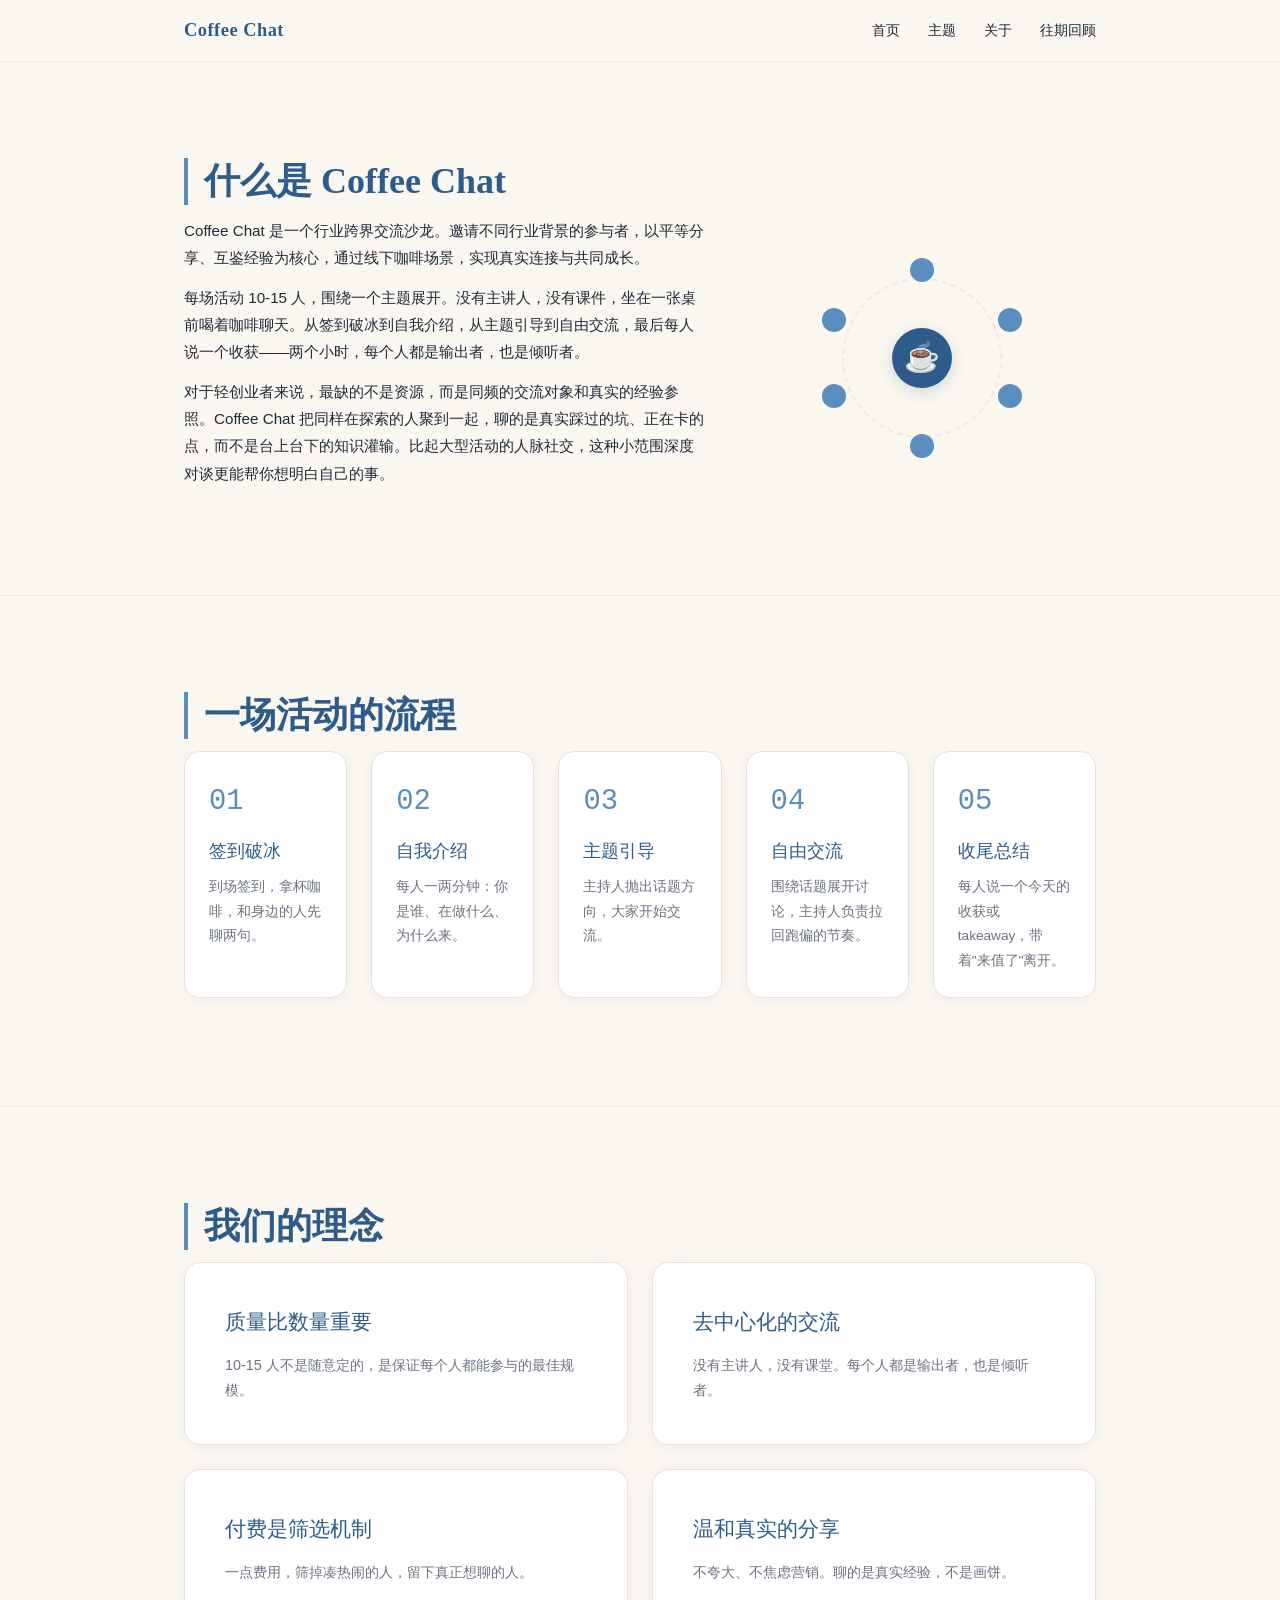
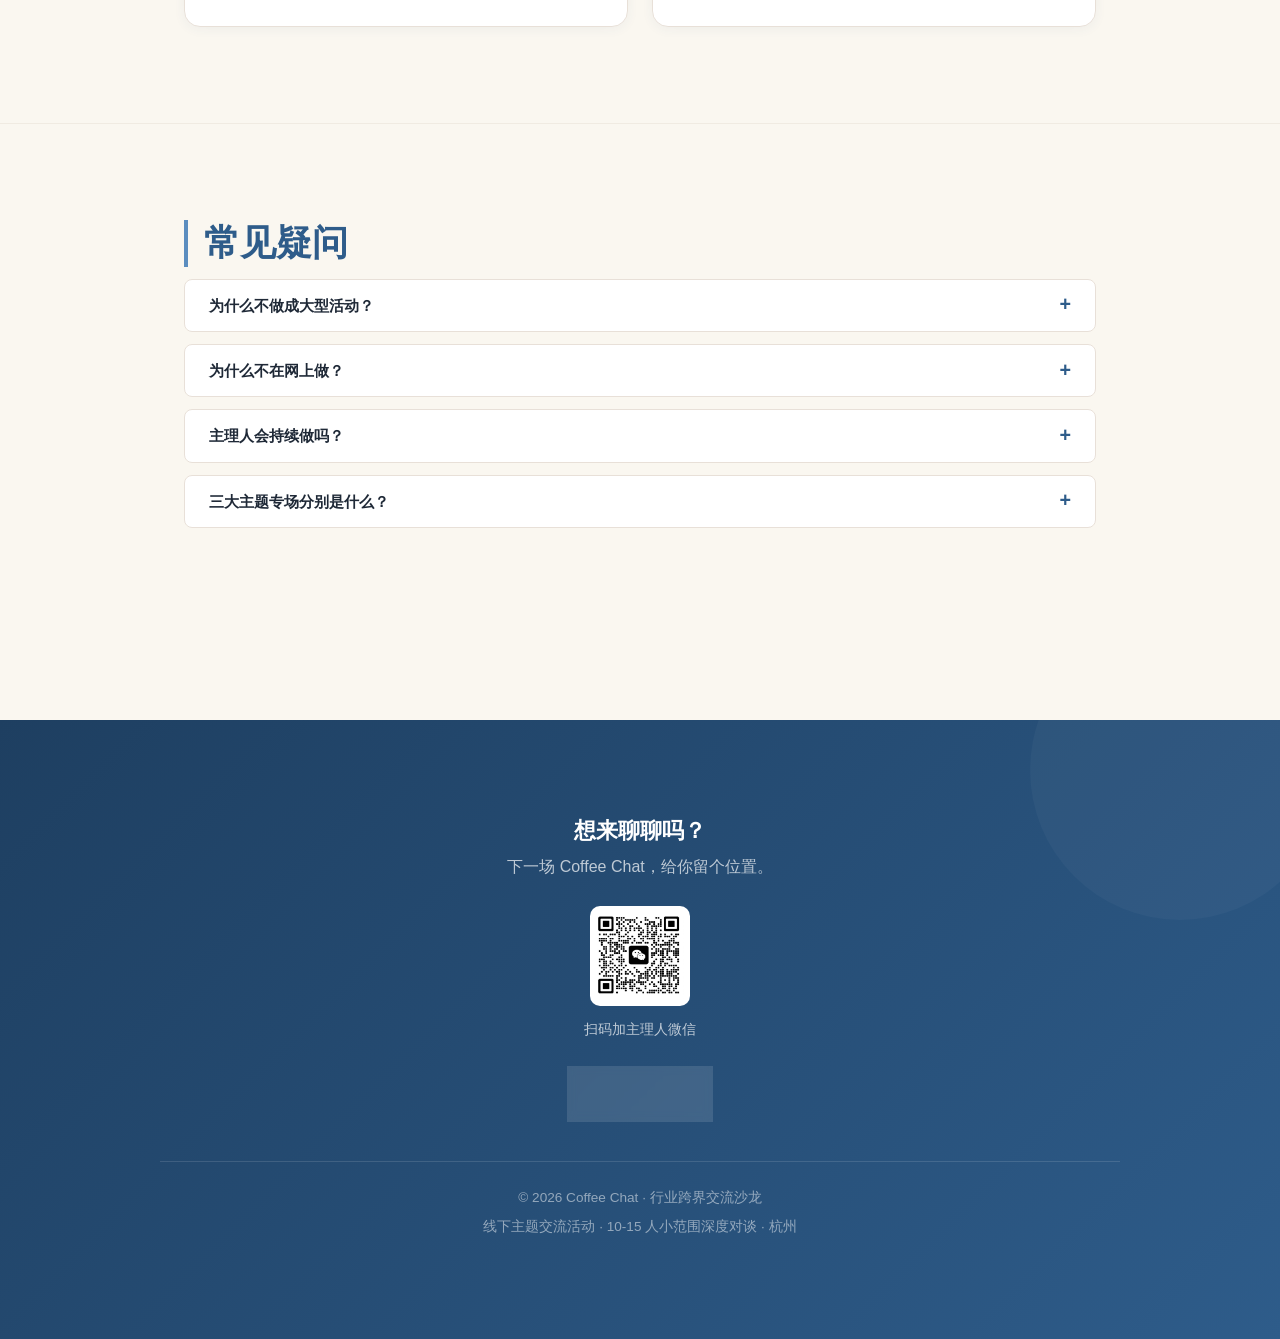
==== commit 52b0a2e5: "回退为旧版设计，保留 8月8日 AI 专场活动数据" ====
--- a/about.html
+++ b/about.html
@@ -7,70 +7,76 @@
   <link rel="stylesheet" href="assets/style.css">
 </head>
 <body>
-
   <div class="scroll-progress"></div>
 
-  <nav class="cc-topbar" aria-label="主导航">
-    <a href="index.html#top" class="cc-topbar-logo">
-      <span class="cc-topbar-mark">☕</span>
-      <span class="cc-topbar-text"><b>郭仔</b><i>Coffee Chat</i></span>
-    </a>
-    <div class="cc-topbar-nav">
-      <a href="index.html">首页</a>
-      <a href="index.html#cases">已办</a>
-      <a href="index.html#themes">主题</a>
-      <a href="index.html#flow">流程</a>
-      <a href="index.html#faq">FAQ</a>
+  <!-- 导航栏 -->
+  <nav class="nav">
+    <div class="nav-inner">
+      <a href="index.html" class="nav-logo">Coffee Chat</a>
+      <div class="nav-links">
+        <a href="index.html">首页</a>
+        <a href="index.html#themes">主题</a>
+        <a href="about.html">关于</a>
+        <a href="archive.html">往期回顾</a>
+      </div>
+      <button class="nav-toggle" aria-label="菜单">
+        <span></span><span></span><span></span>
+      </button>
     </div>
-    <a class="cc-topbar-cta" href="index.html#contact">约下一场 ↗</a>
   </nav>
+  <div class="nav-overlay"></div>
 
-  <section class="cc-pagehero">
+  <!-- ① 什么是 Coffee Chat -->
+  <section class="section">
     <div class="container">
-      <a href="index.html" class="cc-backlink">← 返回首页</a>
-      <h1>什么是 Coffee Chat</h1>
-      <p>一个线下的行业跨界交流沙龙。10-15 人、主题聚焦、没有主讲人——每个人都是输出者，也是倾听者。</p>
-    </div>
-  </section>
-
-  <section class="cc-page-section cc-page-section-alt">
-    <div class="container">
-      <div class="cc-page-subhead">OUR STORY</div>
-      <h2 class="cc-page-h2">一张桌、几杯咖啡、<em>十几个认真来聊的人</em>。</h2>
-      <p style="font-size:16px;line-height:1.9;color:var(--text);margin-bottom:16px;">
-        Coffee Chat 邀请不同行业背景的参与者，以平等分享、互鉴经验为核心，通过线下咖啡场景，实现真实连接与共同成长。
-      </p>
-      <p style="font-size:16px;line-height:1.9;color:var(--text);margin-bottom:16px;">
-        每场活动 10-15 人，围绕一个主题展开。没有主讲人，没有课件，坐在一张桌前喝着咖啡聊天。从签到破冰到自我介绍，从主题引导到自由交流，最后每人说一个收获——两个小时，每个人都是输出者，也是倾听者。
-      </p>
-      <p style="font-size:16px;line-height:1.9;color:var(--text);">
-        对于轻创业者来说，最缺的不是资源，而是同频的交流对象和真实的经验参照。Coffee Chat 把同样在探索的人聚到一起，聊的是真实踩过的坑、正在卡的点，而不是台上台下的知识灌输。比起大型活动的人脉社交，这种小范围深度对谈更能帮你想明白自己的事。
-      </p>
-    </div>
-  </section>
-
-  <section class="cc-page-section">
-    <div class="container">
-      <div class="cc-page-subhead">THE PRINCIPLES</div>
-      <h2 class="cc-page-h2">我们的理念</h2>
-      <div class="cc-beliefs" style="margin-top:28px;">
-        <article><b>01</b><span>小范围胜过大场面</span></article>
-        <article><b>02</b><span>有主题胜过自由聊</span></article>
-        <article><b>03</b><span>真诚需要物理距离</span></article>
-        <article><b>04</b><span>付费是最好的筛选器</span></article>
+      <h2 class="section-title">什么是 Coffee Chat</h2>
+      <div class="about-intro">
+        <div class="about-text">
+          <p>Coffee Chat 是一个行业跨界交流沙龙。邀请不同行业背景的参与者，以平等分享、互鉴经验为核心，通过线下咖啡场景，实现真实连接与共同成长。</p>
+          <p>每场活动 10-15 人，围绕一个主题展开。没有主讲人，没有课件，坐在一张桌前喝着咖啡聊天。从签到破冰到自我介绍，从主题引导到自由交流，最后每人说一个收获——两个小时，每个人都是输出者，也是倾听者。</p>
+          <p>对于轻创业者来说，最缺的不是资源，而是同频的交流对象和真实的经验参照。Coffee Chat 把同样在探索的人聚到一起，聊的是真实踩过的坑、正在卡的点，而不是台上台下的知识灌输。比起大型活动的人脉社交，这种小范围深度对谈更能帮你想明白自己的事。</p>
+        </div>
+        <div class="about-illustration">
+          <div class="circle-table">
+            <div class="circle-center">☕</div>
+            <div class="circle-seat"></div>
+            <div class="circle-seat"></div>
+            <div class="circle-seat"></div>
+            <div class="circle-seat"></div>
+            <div class="circle-seat"></div>
+            <div class="circle-seat"></div>
+          </div>
+        </div>
       </div>
     </div>
   </section>
 
-  <section class="cc-page-section cc-page-section-alt">
+  <!-- ② 一场活动的流程 -->
+  <section class="section">
     <div class="container">
-      <div class="cc-page-subhead">FAQ</div>
-      <h2 class="cc-page-h2">常见疑问</h2>
-      <div class="faq" id="faq-container" style="margin-top:28px;"></div>
+      <h2 class="section-title">一场活动的流程</h2>
+      <div class="flow" id="flow-container"></div>
     </div>
   </section>
 
-  <footer class="footer" id="contact">
+  <!-- ③ 我们的理念 -->
+  <section class="section">
+    <div class="container">
+      <h2 class="section-title">我们的理念</h2>
+      <div class="principles-grid" id="principles-container"></div>
+    </div>
+  </section>
+
+  <!-- ④ 常见疑问 -->
+  <section class="section">
+    <div class="container">
+      <h2 class="section-title">常见疑问</h2>
+      <div class="faq" id="faq-container"></div>
+    </div>
+  </section>
+
+  <!-- 页脚 -->
+  <footer class="footer">
     <div class="footer-inner">
       <div class="footer-cta">
         <h3>想来聊聊吗？</h3>
@@ -79,10 +85,10 @@
           <img class="footer-qr-img" src="assets/photos/wechat-qr.jpeg" alt="微信二维码">
           <span class="footer-qr-label">扫码加主理人微信</span>
         </div>
-        <a class="footer-btn" href="index.html">返回首页</a>
+        <a class="footer-btn" href="mailto:hi@coffeechat.club">联系主理人</a>
       </div>
       <div class="footer-meta">
-        <p>&copy; 2026 郭仔 Coffee Chat · 行业跨界交流沙龙</p>
+        <p>&copy; 2026 Coffee Chat · 行业跨界交流沙龙</p>
         <p>线下主题交流活动 · 10-15 人小范围深度对谈 · 杭州</p>
       </div>
     </div>
@@ -90,25 +96,29 @@
 
   <script src="assets/app.js"></script>
   <script>
-    document.addEventListener('DOMContentLoaded', () => {
-      const topbar = document.querySelector('.cc-topbar');
-      window.addEventListener('scroll', () => {
-        if (window.scrollY > 30) topbar.classList.add('is-scrolled');
-        else topbar.classList.remove('is-scrolled');
-      }, { passive: true });
+    // 渲染流程卡片
+    const flowContainer = document.getElementById('flow-container');
+    flowContainer.innerHTML = flowSteps.map(step => `
+      <div class="flow-step reveal">
+        <div class="flow-number">${step.step}</div>
+        <div class="flow-name">${step.name}</div>
+        <div class="flow-desc">${step.desc}</div>
+      </div>
+    `).join('');
 
-      const faqContainer = document.getElementById('faq-container');
-      if (faqContainer) {
-        renderFAQItems(faqConcept, faqContainer);
-      }
+    // 渲染理念卡片
+    const principlesContainer = document.getElementById('principles-container');
+    principlesContainer.innerHTML = principles.map(p => `
+      <div class="principle-card reveal">
+        <div class="principle-keyword">${p.keyword}</div>
+        <div class="principle-desc">${p.desc}</div>
+      </div>
+    `).join('');
 
-      const observer = new IntersectionObserver(entries => {
-        entries.forEach(entry => {
-          if (entry.isIntersecting) entry.target.classList.add('visible');
-        });
-      }, { threshold: 0.15 });
-      document.querySelectorAll('.reveal').forEach(el => observer.observe(el));
-    });
+    // 渲染常见疑问（理念层 FAQ）
+    const faqContainer = document.getElementById('faq-container');
+    renderFAQItems(faqConcept, faqContainer);
   </script>
+
 </body>
 </html>
--- a/assets/style.css
+++ b/assets/style.css
@@ -219,7 +219,7 @@
 
 /* ===== Hero ===== */
 .hero {
-  min-height: 82vh;
+  min-height: 78vh;
   display: flex;
   flex-direction: column;
   justify-content: center;
@@ -232,13 +232,18 @@
 .hero::before {
   content: '';
   position: absolute;
-  top: 20%;
+  top: 18%;
   left: 50%;
   transform: translateX(-50%);
-  width: 600px;
-  height: 600px;
-  border-radius: 50%;
-  background: radial-gradient(circle, rgba(91, 141, 191, 0.06) 0%, transparent 70%);
+  content: 'COFFEE CHAT';
+  color: var(--primary);
+  font-family: var(--font-sans);
+  font-size: clamp(4rem, 14vw, 10rem);
+  font-weight: 800;
+  letter-spacing: 0.04em;
+  line-height: 1;
+  white-space: nowrap;
+  opacity: 0.035;
   pointer-events: none;
 }
 .hero-line {
@@ -254,20 +259,66 @@
 }
 .hero-content { position: relative; z-index: 1; }
 .hero-title {
-  font-size: 2.6em;
+  font-size: clamp(2.8rem, 7vw, 5.4rem);
   color: var(--primary);
   margin-bottom: var(--space-sm);
-  letter-spacing: 1px;
+  letter-spacing: 0;
   text-shadow: 0 2px 20px rgba(46, 92, 138, 0.06);
 }
-.hero-sub { font-size: 1.1em; color: var(--text-light); margin-bottom: var(--space-xs); }
+.hero-kicker {
+  color: var(--primary-light);
+  font-family: var(--font-mono);
+  font-size: 0.74em;
+  letter-spacing: 0.14em;
+  margin-bottom: var(--space-xs);
+}
+.hero-sub { font-size: clamp(1.05rem, 2vw, 1.35rem); color: var(--text-light); margin-bottom: var(--space-xs); }
 .hero-desc {
-  font-size: 0.95em;
-  color: var(--text-light);
-  max-width: 400px;
+  font-size: 1em;
+  color: var(--text-light);
+  max-width: 520px;
   margin: 0 auto;
   line-height: 1.7;
 }
+.hero-actions {
+  display: flex;
+  justify-content: center;
+  gap: 12px;
+  margin-top: var(--space-md);
+}
+.hero-cta {
+  min-height: 44px;
+  display: inline-flex;
+  align-items: center;
+  justify-content: center;
+  gap: 10px;
+  padding: 0 20px;
+  border-radius: var(--radius-btn);
+  font-size: 0.9em;
+  font-weight: 600;
+  transition: transform 0.3s var(--transition-smooth), background 0.3s, color 0.3s, box-shadow 0.3s;
+}
+.hero-cta:hover { transform: translateY(-2px); }
+.hero-cta-primary {
+  background: var(--primary);
+  color: #fff;
+  box-shadow: 0 8px 20px rgba(46, 92, 138, 0.18);
+}
+.hero-cta-primary:hover { background: var(--primary-dark); color: #fff; box-shadow: 0 12px 26px rgba(46, 92, 138, 0.24); }
+.hero-cta-secondary { border: 1px solid var(--border); color: var(--primary); background: rgba(255, 255, 255, 0.6); }
+.hero-cta-secondary:hover { border-color: var(--primary-light); color: var(--primary-dark); background: #fff; }
+.hero-proof {
+  display: grid;
+  grid-template-columns: repeat(3, 1fr);
+  max-width: 540px;
+  margin: var(--space-lg) auto 0;
+  border-top: 1px solid var(--border);
+  border-bottom: 1px solid var(--border);
+}
+.hero-proof div { display: flex; align-items: baseline; justify-content: center; gap: 7px; padding: 14px 8px; }
+.hero-proof div + div { border-left: 1px solid var(--border); }
+.hero-proof strong { color: var(--primary); font-family: var(--font-serif); font-size: 1.45em; }
+.hero-proof span { color: var(--text-light); font-size: 0.78em; white-space: nowrap; }
 .hero-scroll {
   position: absolute;
   bottom: 32px;
@@ -282,12 +333,19 @@
 
 /* ===== Section 标题 ===== */
 .section-title {
-  font-size: 1.7em;
+  font-size: clamp(1.7rem, 3vw, 2.25rem);
   color: var(--primary);
   margin-bottom: var(--space-xs);
   padding-left: 16px;
   border-left: 4px solid var(--primary-light);
   position: relative;
+}
+.section-kicker {
+  color: var(--primary-light);
+  font-family: var(--font-mono);
+  font-size: 0.72em;
+  letter-spacing: 0.12em;
+  margin-bottom: 8px;
 }
 .section-desc {
   color: var(--text-light);
@@ -425,7 +483,9 @@
 .theme-tagline { font-size: 0.85em; color: var(--text-light); }
 .theme-arrow { color: var(--text-light); transition: transform 0.3s var(--transition-smooth), color 0.3s; }
 .theme-card:hover .theme-arrow { transform: translateX(6px); color: var(--primary); }
-.theme-grid { display: grid; grid-template-columns: repeat(2, 1fr); gap: var(--space-sm); }
+.theme-grid { display: grid; grid-template-columns: repeat(3, 1fr); gap: var(--space-sm); }
+.theme-grid .theme-card { min-height: 152px; align-items: flex-start; }
+.theme-grid .theme-arrow { position: absolute; top: 22px; right: 20px; }
 
 /* ===== 活动卡片 ===== */
 .activity-card {
@@ -962,7 +1022,10 @@
   width: 64px;
   height: 64px;
   border-radius: 50%;
-  background: linear-gradient(135deg, var(--primary-light), var(--primary));
+  background-color: var(--primary-light);
+  background-image: url('../assets/photos/host-portrait.jpg');
+  background-size: cover;
+  background-position: center 24%;
   display: flex;
   align-items: center;
   justify-content: center;
@@ -971,9 +1034,7 @@
   overflow: hidden;
 }
 .poster-detail-avatar::before {
-  content: '☕';
-  font-size: 1.8em;
-  filter: drop-shadow(0 2px 4px rgba(0,0,0,0.2));
+  content: none;
 }
 .poster-detail-meta h3 {
   font-size: 1.3em;
@@ -1233,10 +1294,15 @@
 
 @media (max-width: 640px) {
   :root { --space-lg: 40px; --space-xl: 56px; }
-  .hero-title { font-size: 1.9em; }
-  .hero { min-height: 65vh; padding-top: var(--space-lg); }
+  .hero-title { font-size: clamp(2.35rem, 12vw, 3.3rem); }
+  .hero { min-height: 72vh; padding-top: var(--space-lg); }
   .hero-scroll { right: 16px; bottom: 16px; }
-  .section-title { font-size: 1.4em; }
+  .hero-actions { flex-direction: column; width: min(100%, 280px); margin-left: auto; margin-right: auto; }
+  .hero-cta { width: 100%; }
+  .hero-proof { margin-top: var(--space-md); }
+  .hero-proof div { flex-direction: column; align-items: center; gap: 0; }
+  .hero-proof strong { font-size: 1.25em; }
+  .section-title { font-size: 1.65em; }
   .theme-grid { grid-template-columns: 1fr; }
   .highlights-grid { grid-template-columns: 1fr; }
   .gallery-grid { grid-template-columns: 1fr; }
@@ -1254,1292 +1320,16 @@
 }
 
 @media (max-width: 380px) {
-  .hero-title { font-size: 1.5em; }
+  .hero-title { font-size: 2.15rem; }
   .nav-logo { font-size: 1em; }
 }
 
-/* ========================================================================
-   Coffee Chat showcase-style 设计（参考 creator-positioning-miniapp）
-   - 全屏 hero（上传背景图 + 暖深蒙版）
-   - 全宽固定顶部导航
-   - Manifesto（暖深背景强对比）
-   - 数据带
-   - 案例证据网格（用真实活动照片）
-   - Sticky 关于主理人
-   - Method 四步
-   - 活动流程步骤卡（首页内嵌）
-   - 内页 hero + 段落包装
-   - 全页统一 .cc-topbar + .cc-pagehero + .cc-page-section
-   ======================================================================== */
-:root {
-  --cc-black: #1A130C;
-  --cc-black-2: #2A1F15;
-  --cc-cream: #F5EBD7;
-  --cc-cream-2: #FAF5E8;
-  --cc-warm-shadow: 0 18px 50px rgba(28, 19, 10, 0.18);
-  --cc-deep-shadow: 0 32px 80px rgba(28, 19, 10, 0.32);
-}
-
-/* ---------- 顶部全宽固定导航 ---------- */
-.cc-topbar {
-  position: fixed;
-  z-index: 50;
-  top: 0; left: 0; right: 0;
-  display: flex;
-  align-items: center;
-  justify-content: space-between;
-  padding: 0 clamp(20px, 4vw, 50px);
-  height: 62px;
-  background: rgba(14, 10, 6, 0.84);
-  border-bottom: 1px solid rgba(255, 255, 255, 0.07);
-  backdrop-filter: blur(18px);
-  -webkit-backdrop-filter: blur(18px);
-  color: #fff;
-  transition: background 0.3s ease, box-shadow 0.3s ease;
-}
-.cc-topbar.is-scrolled {
-  background: rgba(14, 10, 6, 0.96);
-  box-shadow: 0 1px 0 rgba(255, 255, 255, 0.05), 0 10px 36px rgba(0, 0, 0, 0.25);
-}
-.cc-topbar-logo {
-  display: inline-flex;
-  align-items: center;
-  gap: 10px;
-  color: #fff;
-  font-family: var(--font-serif);
-  text-decoration: none;
-}
-.cc-topbar-mark {
-  width: 34px;
-  height: 34px;
-  border-radius: 10px;
-  background: rgba(255, 255, 255, 0.1);
-  border: 1px solid rgba(255, 255, 255, 0.16);
-  display: grid;
-  place-items: center;
-  font-size: 15px;
-  flex-shrink: 0;
-}
-.cc-topbar-text { display: flex; flex-direction: column; line-height: 1.1; }
-.cc-topbar-text b { font-size: 15px; font-weight: 800; letter-spacing: 0.04em; }
-.cc-topbar-text i {
-  font-style: normal;
-  font-size: 9px;
-  color: rgba(255, 255, 255, 0.55);
-  letter-spacing: 0.18em;
-  text-transform: uppercase;
-}
-.cc-topbar-nav {
-  display: flex;
-  gap: 4px;
-  padding: 4px;
-  border-radius: 10px;
-  background: rgba(255, 255, 255, 0.05);
-  border: 1px solid rgba(255, 255, 255, 0.08);
-}
-.cc-topbar-nav a {
-  padding: 6px 13px;
-  color: rgba(255, 255, 255, 0.85);
-  font-size: 13px;
-  font-weight: 600;
-  border-radius: 7px;
-  text-decoration: none;
-  transition: background 0.2s, color 0.2s;
-}
-.cc-topbar-nav a:hover { background: rgba(255, 255, 255, 0.12); color: #fff; }
-.cc-topbar-cta {
-  display: inline-flex;
-  align-items: center;
-  gap: 6px;
-  padding: 8px 15px;
-  border-radius: 10px;
-  background: #fff;
-  color: var(--cc-black);
-  font-size: 13px;
-  font-weight: 800;
-  text-decoration: none;
-  transition: transform 0.2s ease, background 0.2s ease;
-}
-.cc-topbar-cta:hover { background: var(--cc-cream); transform: translateY(-1px); color: var(--cc-black); }
-
-/* ---------- 首屏 hero ---------- */
-.cc-hero {
-  position: relative;
-  min-height: 100svh;
-  overflow: hidden;
-  color: #fff;
-  background: var(--cc-black);
-  isolation: isolate;
-}
-.cc-hero-image {
-  position: absolute;
-  inset: 0;
-  background-image: url('photos/hero-bg.jpg');
-  background-size: cover;
-  background-position: center 35%;
-  filter: saturate(0.88) contrast(1.02);
-  transform: scale(1.06);
-  animation: cc-hero-drift 18s ease-in-out infinite alternate;
-  z-index: 0;
-}
-.cc-hero-shade {
-  position: absolute;
-  inset: 0;
-  background:
-    linear-gradient(102deg, rgba(20, 14, 8, 0.92) 0%, rgba(20, 14, 8, 0.62) 28%, rgba(20, 14, 8, 0.18) 55%, rgba(20, 14, 8, 0.06) 80%),
-    linear-gradient(180deg, rgba(0, 0, 0, 0.32) 0%, transparent 32%, rgba(0, 0, 0, 0.62) 100%);
-  z-index: 1;
-}
-.cc-hero-content {
-  position: relative;
-  z-index: 2;
-  width: min(1180px, calc(100% - 80px));
-  margin: 0 auto;
-  min-height: 100svh;
-  padding: clamp(150px, 18vh, 200px) 0 160px;
-  display: flex;
-  flex-direction: column;
-  align-items: flex-start;
-  justify-content: center;
-}
-.cc-eyebrow {
-  display: inline-block;
-  font-family: var(--font-mono);
-  font-size: 11px;
-  font-weight: 700;
-  letter-spacing: 0.22em;
-  color: rgba(20, 14, 8, 0.85);
-  padding: 6px 14px;
-  border: 1px solid rgba(20, 14, 8, 0.18);
-  border-radius: 999px;
-  margin-bottom: 28px;
-  background: rgba(255, 255, 255, 0.9);
-  backdrop-filter: blur(8px);
-}
-.cc-eyebrow-light {
-  color: rgba(255, 255, 255, 0.7);
-  background: rgba(255, 255, 255, 0.06);
-  border-color: rgba(255, 255, 255, 0.22);
-}
-.cc-headline {
-  max-width: 880px;
-  margin: 0 0 24px;
-  font-family: var(--font-serif);
-  font-size: clamp(40px, 6.2vw, 96px);
-  font-weight: 900;
-  line-height: 0.98;
-  letter-spacing: -0.04em;
-  color: #fff;
-  text-shadow: 0 4px 30px rgba(0, 0, 0, 0.45);
-}
-.cc-headline em {
-  display: inline-block;
-  color: var(--cc-cream);
-  font-style: normal;
-  position: relative;
-}
-.cc-headline em::after {
-  content: '';
-  position: absolute;
-  left: 0; right: 0;
-  bottom: 0.06em;
-  height: 8px;
-  background: linear-gradient(90deg, rgba(201, 123, 63, 0.85), rgba(212, 134, 154, 0.85));
-  border-radius: 4px;
-  z-index: -1;
-  transform-origin: left;
-  animation: cc-underline-in 1.2s cubic-bezier(0.22, 1, 0.36, 1) 0.6s both;
-}
-.cc-sub {
-  max-width: 580px;
-  margin: 8px 0 0;
-  color: rgba(255, 255, 255, 0.78);
-  font-size: clamp(15px, 1.2vw, 18px);
-  line-height: 1.75;
-}
-.cc-cta-row {
-  display: flex;
-  align-items: center;
-  gap: 28px;
-  margin-top: 40px;
-  flex-wrap: wrap;
-}
-.cc-cta-primary {
-  display: inline-flex;
-  align-items: center;
-  justify-content: space-between;
-  gap: 40px;
-  min-width: 220px;
-  min-height: 56px;
-  padding: 0 22px;
-  border-radius: 13px;
-  background: #fff;
-  color: var(--cc-black);
-  font-size: 14px;
-  font-weight: 800;
-  letter-spacing: 0.01em;
-  text-decoration: none;
-  transition: transform 0.2s ease, background 0.2s ease;
-  box-shadow: 0 1px 0 rgba(255, 255, 255, 0.5) inset, 0 12px 30px rgba(0, 0, 0, 0.25);
-}
-.cc-cta-primary:hover {
-  background: var(--cc-cream);
-  transform: translateY(-2px);
-  color: var(--cc-black);
-}
-.cc-cta-text {
-  display: inline-flex;
-  align-items: center;
-  gap: 8px;
-  color: rgba(255, 255, 255, 0.88);
-  font-size: 13px;
-  font-weight: 700;
-  text-decoration: none;
-  position: relative;
-  letter-spacing: 0.02em;
-}
-.cc-cta-text::after {
-  content: '';
-  position: absolute;
-  left: 0; right: 0;
-  bottom: -3px;
-  height: 1px;
-  background: rgba(255, 255, 255, 0.4);
-  transform-origin: left;
-  transition: transform 0.25s ease;
-}
-.cc-cta-text:hover::after {
-  transform: scaleX(0.3);
-  background: rgba(255, 255, 255, 0.8);
-}
-.cc-hero-foot {
-  position: absolute;
-  z-index: 2;
-  left: 40px; right: 40px;
-  bottom: 30px;
-  display: grid;
-  grid-template-columns: repeat(4, 1fr);
-  gap: 30px;
-  border-top: 1px solid rgba(255, 255, 255, 0.22);
-  padding-top: 18px;
-  color: rgba(255, 255, 255, 0.68);
-  font-size: 11px;
-  font-weight: 700;
-  letter-spacing: 0.18em;
-  text-transform: uppercase;
-}
-@keyframes cc-hero-drift {
-  from { transform: scale(1.06) translate3d(0, 0, 0); }
-  to   { transform: scale(1.10) translate3d(-0.6%, -0.4%, 0); }
-}
-@keyframes cc-underline-in {
-  from { transform: scaleX(0); }
-  to   { transform: scaleX(1); }
-}
 @media (prefers-reduced-motion: reduce) {
-  .cc-hero-image { animation: none; }
-  .cc-headline em::after { animation: none; transform: scaleX(1); }
-}
-
-/* ---------- Manifesto ---------- */
-.cc-manifesto {
-  background:
-    radial-gradient(circle at 20% 0%, rgba(201, 123, 63, 0.18), transparent 55%),
-    radial-gradient(circle at 90% 100%, rgba(212, 134, 154, 0.12), transparent 50%),
-    var(--cc-black);
-  color: #fff;
-}
-.cc-manifesto-inner {
-  max-width: 1180px;
-  margin: 0 auto;
-  padding: clamp(80px, 12vh, 132px) clamp(40px, 6vw, 120px);
-}
-.cc-manifesto-h {
-  max-width: 1100px;
-  margin: 14px 0 28px;
-  font-family: var(--font-serif);
-  font-size: clamp(36px, 5.2vw, 78px);
-  font-weight: 800;
-  line-height: 1.08;
-  letter-spacing: -0.04em;
-  color: #fff;
-}
-.cc-manifesto-h em {
-  display: inline-block;
-  font-style: normal;
-  color: var(--cc-cream);
-}
-.cc-manifesto-p {
-  max-width: 720px;
-  color: rgba(255, 255, 255, 0.72);
-  font-size: clamp(15px, 1.2vw, 18px);
-  line-height: 1.85;
-}
-.cc-signal-row {
-  margin-top: 48px;
-  padding-top: 28px;
-  border-top: 1px solid rgba(255, 255, 255, 0.18);
-  display: flex;
-  flex-wrap: wrap;
-  align-items: center;
-  gap: 14px;
-  font-size: 12px;
-  color: rgba(255, 255, 255, 0.55);
-  letter-spacing: 0.16em;
-  text-transform: uppercase;
-}
-.cc-signal-row b {
-  font-weight: 800;
-  font-size: 15px;
-  color: #fff;
-  letter-spacing: 0;
-  text-transform: none;
-}
-.cc-signal-row i {
-  font-style: normal;
-  color: rgba(255, 255, 255, 0.25);
-}
-
-/* ---------- 数据带 ---------- */
-.cc-stats-strip {
-  display: grid;
-  grid-template-columns: repeat(4, 1fr);
-  gap: 0;
-  background: var(--cc-cream-2);
-  border-block: 1px solid var(--border);
-}
-.cc-stats-strip > div {
-  padding: 36px 28px;
-  border-right: 1px solid var(--border-light);
-  display: flex;
-  flex-direction: column;
-  gap: 8px;
-}
-.cc-stats-strip > div:last-child { border-right: 0; }
-.cc-stats-strip strong {
-  font-family: var(--font-serif);
-  font-size: clamp(40px, 5vw, 64px);
-  font-weight: 900;
-  color: var(--cc-black);
-  line-height: 1;
-  letter-spacing: -0.04em;
-}
-.cc-stats-strip strong em {
-  font-style: normal;
-  font-size: 0.5em;
-  font-weight: 700;
-  color: var(--theme-solo, #C97B3F);
-  margin-left: 4px;
-}
-.cc-stats-strip span {
-  font-size: 13px;
-  color: var(--text-light);
-  letter-spacing: 0.04em;
-}
-
-/* ---------- 活动流程步骤卡（首页内嵌） ---------- */
-.cc-flow-section {
-  padding: clamp(80px, 11vh, 132px) clamp(40px, 6vw, 120px);
-  background: var(--bg-soft);
-  border-top: 1px solid var(--border-light);
-  border-bottom: 1px solid var(--border-light);
-}
-.cc-flow-section .cc-section-head { margin-bottom: 48px; }
-.cc-flow-grid {
-  max-width: 1180px;
-  margin: 0 auto;
-  display: grid;
-  grid-template-columns: repeat(2, 1fr);
-  gap: 24px;
-}
-.cc-flow-card {
-  background: var(--bg-card);
-  border-radius: var(--radius-card);
-  border: 1px solid var(--border);
-  padding: 32px 28px;
-  box-shadow: var(--shadow-card);
-  transition: transform 0.35s var(--transition-smooth), box-shadow 0.35s ease;
-  position: relative;
-  overflow: hidden;
-}
-.cc-flow-card:hover {
-  transform: translateY(-4px);
-  box-shadow:
-    0 1px 0 rgba(255, 255, 255, 0.1) inset,
-    0 24px 56px rgba(23, 14, 8, 0.14);
-}
-.cc-flow-card-number {
-  font-family: var(--font-mono);
-  font-size: 13px;
-  font-weight: 800;
-  color: var(--theme-solo, #C97B3F);
-  letter-spacing: 0.12em;
-  margin-bottom: 12px;
-  display: inline-block;
-  padding: 4px 10px;
-  border-radius: 6px;
-  background: rgba(201, 123, 63, 0.12);
-}
-.cc-flow-card h3 {
-  font-family: var(--font-serif);
-  font-size: 22px;
-  font-weight: 800;
-  color: var(--cc-black);
-  margin-bottom: 6px;
-  letter-spacing: -0.02em;
-}
-.cc-flow-card-time {
-  font-family: var(--font-mono);
-  font-size: 12px;
-  color: var(--text-muted);
-  letter-spacing: 0.06em;
-  margin-bottom: 14px;
-}
-.cc-flow-card p {
-  font-size: 14px;
-  line-height: 1.8;
-  color: var(--text-light);
-}
-.cc-flow-card p + p { margin-top: 8px; }
-
-/* ---------- 其他 page 共用的 hero 横条 ---------- */
-.cc-pagehero {
-  padding: 110px 40px 80px;
-  background: var(--cc-black);
-  color: #fff;
-  text-align: left;
-  border-bottom: 1px solid rgba(255, 255, 255, 0.08);
-}
-.cc-pagehero .container {
-  max-width: 1180px;
-  margin: 0 auto;
-}
-.cc-pagehero h1 {
-  font-family: var(--font-serif);
-  font-size: clamp(36px, 4.5vw, 62px);
-  font-weight: 800;
-  line-height: 1.1;
-  letter-spacing: -0.04em;
-  margin-bottom: 14px;
-}
-.cc-pagehero p {
-  font-size: clamp(15px, 1.2vw, 18px);
-  color: rgba(255, 255, 255, 0.75);
-  line-height: 1.7;
-  max-width: 620px;
-}
-.cc-pagehero .cc-topbar-nav { margin-top: 18px; }
-.cc-backlink {
-  display: inline-flex;
-  align-items: center;
-  gap: 6px;
-  color: rgba(255, 255, 255, 0.55);
-  font-size: 12px;
-  font-weight: 700;
-  letter-spacing: 0.12em;
-  text-decoration: none;
-  text-transform: uppercase;
-  margin-bottom: 16px;
-  transition: color 0.2s;
-}
-.cc-backlink:hover { color: rgba(255, 255, 255, 0.85); }
-
-/* ---------- 内页段落包装 ---------- */
-.cc-page-section {
-  padding: clamp(60px, 9vh, 100px) clamp(40px, 6vw, 120px);
-  background: var(--bg);
-}
-.cc-page-section > .container { max-width: 1180px; margin: 0 auto; }
-.cc-page-section-alt {
-  background: var(--bg-soft);
-  border-top: 1px solid var(--border-light);
-  border-bottom: 1px solid var(--border-light);
-}
-.cc-page-h2 {
-  font-family: var(--font-serif);
-  font-size: clamp(28px, 3.5vw, 44px);
-  font-weight: 800;
-  letter-spacing: -0.04em;
-  color: var(--cc-black);
-  margin-bottom: 28px;
-}
-.cc-page-h2 em { font-style: normal; color: var(--theme-solo, #C97B3F); }
-.cc-page-subhead {
-  font-family: var(--font-mono);
-  font-size: 12px;
-  font-weight: 700;
-  letter-spacing: 0.22em;
-  color: var(--theme-solo, #C97B3F);
-  margin-bottom: 12px;
-}
-
-/* ---------- 案例证据 ---------- */
-.cc-cases {
-  padding: clamp(80px, 11vh, 132px) clamp(40px, 6vw, 120px);
-  background: var(--bg);
-}
-.cc-section-head {
-  max-width: 1180px;
-  margin: 0 auto 56px;
-}
-.cc-section-head span {
-  font-family: var(--font-mono);
-  font-size: 12px;
-  font-weight: 700;
-  letter-spacing: 0.22em;
-  color: var(--theme-solo, #C97B3F);
-}
-.cc-section-head h2 {
-  margin: 14px 0 22px;
-  font-family: var(--font-serif);
-  font-size: clamp(36px, 4.5vw, 64px);
-  font-weight: 800;
-  line-height: 1.1;
-  letter-spacing: -0.04em;
-  color: var(--cc-black);
-}
-.cc-section-head h2 em {
-  font-style: normal;
-  color: var(--theme-solo, #C97B3F);
-}
-.cc-section-head p {
-  max-width: 680px;
-  font-size: 16px;
-  color: var(--text-light);
-  line-height: 1.85;
-}
-.cc-section-head-light span { color: rgba(255, 255, 255, 0.55); }
-.cc-section-head-light h2 { color: #fff; }
-.cc-section-head-light h2 em { color: var(--cc-cream); }
-
-.cc-cases-grid {
-  max-width: 1180px;
-  margin: 0 auto;
-  display: grid;
-  grid-template-columns: repeat(4, 1fr);
-  gap: 24px;
-}
-.cc-case-card {
-  background: var(--bg-card);
-  border-radius: var(--radius-card);
-  border: 1px solid var(--border);
-  overflow: hidden;
-  box-shadow: var(--shadow-card);
-  display: flex;
-  flex-direction: column;
-  transition: transform 0.4s var(--transition-smooth), box-shadow 0.4s ease;
-}
-.cc-case-card:hover {
-  transform: translateY(-6px);
-  box-shadow:
-    0 1px 0 rgba(255, 255, 255, 0.24) inset,
-    0 30px 70px rgba(23, 14, 8, 0.18);
-}
-.cc-case-photo {
-  position: relative;
-  aspect-ratio: 3 / 4;
-  background-size: cover;
-  background-position: center;
-}
-.cc-case-photo::after {
-  content: '';
-  position: absolute;
-  inset: 0;
-  background: linear-gradient(180deg, rgba(0, 0, 0, 0) 50%, rgba(0, 0, 0, 0.18));
-}
-.cc-case-tag {
-  position: absolute;
-  top: 12px;
-  left: 12px;
-  padding: 5px 12px;
-  border-radius: 999px;
-  font-size: 11px;
-  font-weight: 700;
-  letter-spacing: 0.06em;
-  color: #fff;
-  z-index: 1;
-  backdrop-filter: blur(6px);
-  box-shadow: 0 4px 12px rgba(0, 0, 0, 0.18);
-}
-.cc-case-body {
-  padding: 18px 18px 22px;
-  display: flex;
-  flex-direction: column;
-  gap: 8px;
-  flex: 1;
-}
-.cc-case-date {
-  font-family: var(--font-mono);
-  font-size: 12px;
-  color: var(--text-light);
-  letter-spacing: 0.04em;
-}
-.cc-case-body h3 {
-  font-family: var(--font-serif);
-  font-size: 17px;
-  font-weight: 700;
-  line-height: 1.4;
-  color: var(--cc-black);
-}
-.cc-case-body blockquote {
-  margin-top: 6px;
-  padding: 10px 0 0 12px;
-  border-left: 2px solid var(--border);
-  font-size: 13px;
-  line-height: 1.6;
-  color: var(--text-light);
-  font-style: italic;
-}
-.cc-case-body blockquote cite {
-  display: block;
-  font-style: normal;
-  font-weight: 700;
-  font-size: 11px;
-  color: var(--text);
-  margin-top: 4px;
-  letter-spacing: 0.06em;
-  text-transform: uppercase;
-}
-.cc-source-note {
-  max-width: 1180px;
-  margin: 32px auto 0;
-  padding: 0;
-  font-size: 12px;
-  color: var(--text-muted);
-  letter-spacing: 0.02em;
-}
-
-/* ---------- 关于主理人（sticky 双列） ---------- */
-.cc-about {
-  display: grid;
-  grid-template-columns: minmax(0, 5fr) minmax(0, 7fr);
-  gap: clamp(40px, 7vw, 100px);
-  padding: clamp(80px, 11vh, 132px) clamp(40px, 6vw, 120px);
-  background: var(--bg-soft);
-  border-top: 1px solid var(--border-light);
-  border-bottom: 1px solid var(--border-light);
-}
-.cc-about-sticky {
-  position: sticky;
-  top: clamp(100px, 12vh, 130px);
-  align-self: start;
-  max-width: 480px;
-}
-.cc-about-sticky span {
-  font-family: var(--font-mono);
-  font-size: 12px;
-  font-weight: 700;
-  letter-spacing: 0.22em;
-  color: var(--theme-solo, #C97B3F);
-}
-.cc-about-sticky h2 {
-  margin: 16px 0 0;
-  font-family: var(--font-serif);
-  font-size: clamp(30px, 4vw, 54px);
-  font-weight: 800;
-  line-height: 1.1;
-  letter-spacing: -0.04em;
-  color: var(--cc-black);
-}
-.cc-about-sticky h2 em {
-  font-style: normal;
-  color: var(--theme-solo, #C97B3F);
-}
-.cc-about-copy blockquote {
-  margin: 0 0 24px;
-  padding: 22px 24px;
-  background: #fff;
-  border-radius: var(--radius-card);
-  border: 1px solid var(--border);
-  font-size: 17px;
-  line-height: 1.7;
-  color: var(--cc-black);
-  font-style: italic;
-  box-shadow: var(--shadow-card);
-  text-wrap: balance;
-  position: relative;
-}
-.cc-about-copy blockquote::before {
-  content: '「';
-  position: absolute;
-  top: -12px; left: 18px;
-  font-family: var(--font-serif);
-  font-size: 36px;
-  color: var(--theme-solo, #C97B3F);
-  line-height: 1;
-}
-.cc-about-copy p {
-  margin-bottom: 16px;
-  font-size: 15.5px;
-  line-height: 1.85;
-  color: var(--text);
-}
-.cc-about-copy p b { color: var(--cc-black); }
-.cc-beliefs {
-  display: grid;
-  grid-template-columns: repeat(2, 1fr);
-  gap: 12px;
-  margin: 24px 0 32px;
-}
-.cc-beliefs article {
-  padding: 14px 16px;
-  background: #fff;
-  border-radius: var(--radius-card);
-  border: 1px solid var(--border);
-  font-size: 14px;
-  font-weight: 700;
-  color: var(--cc-black);
-  display: flex;
-  align-items: center;
-  gap: 12px;
-  transition: background 0.25s, border-color 0.25s, transform 0.25s;
-}
-.cc-beliefs article:hover {
-  background: var(--cc-cream-2);
-  border-color: var(--theme-solo, #C97B3F);
-  transform: translateX(3px);
-}
-.cc-beliefs article b {
-  font-family: var(--font-mono);
-  font-size: 12px;
-  color: var(--theme-solo, #C97B3F);
-  padding: 4px 8px;
-  border-radius: 6px;
-  background: rgba(201, 123, 63, 0.12);
-  flex-shrink: 0;
-}
-.cc-host-qr {
-  display: flex;
-  align-items: center;
-  gap: 18px;
-  padding: 18px;
-  background: #fff;
-  border-radius: var(--radius-card);
-  border: 1px solid var(--border);
-  box-shadow: var(--shadow-card);
-}
-.cc-host-qr img {
-  width: 96px;
-  height: 96px;
-  border-radius: 12px;
-  border: 2px solid var(--border);
-  flex-shrink: 0;
-}
-.cc-host-qr strong {
-  display: block;
-  font-size: 16px;
-  color: var(--cc-black);
-  margin-bottom: 4px;
-}
-.cc-host-qr span {
-  font-size: 13px;
-  color: var(--text-light);
-  line-height: 1.6;
-}
-
-/* ---------- Method 四步 ---------- */
-.cc-method {
-  background:
-    radial-gradient(circle at 90% 0%, rgba(201, 123, 63, 0.18), transparent 55%),
-    var(--cc-black);
-  color: #fff;
-  padding: clamp(80px, 11vh, 132px) clamp(40px, 6vw, 120px);
-}
-.cc-method .cc-section-head {
-  max-width: 1180px;
-  margin: 0 auto 56px;
-}
-.cc-method-grid {
-  max-width: 1180px;
-  margin: 0 auto;
-  display: grid;
-  grid-template-columns: repeat(4, 1fr);
-  gap: 1px;
-  background: rgba(255, 255, 255, 0.08);
-  border-radius: var(--radius-card);
-  overflow: hidden;
-  border: 1px solid rgba(255, 255, 255, 0.12);
-  box-shadow: 0 30px 80px rgba(0, 0, 0, 0.3);
-}
-.cc-method-grid article {
-  position: relative;
-  padding: 36px 28px 32px;
-  background: var(--cc-black-2);
-  transition: background 0.3s;
-  overflow: hidden;
-  min-height: 220px;
-}
-.cc-method-grid article:hover { background: #382820; }
-.cc-method-grid article::after {
-  content: "↗";
-  position: absolute;
-  top: 24px;
-  right: 24px;
-  color: rgba(255, 255, 255, 0.22);
-  font-size: 22px;
-  transform: translate(-5px, 5px);
-  transition: color 0.3s ease, transform 0.3s ease;
-}
-.cc-method-grid article:hover::after {
-  color: var(--theme-solo, #C97B3F);
-  transform: translate(0, 0);
-}
-.cc-method-grid article i {
-  display: inline-block;
-  font-style: normal;
-  font-family: var(--font-mono);
-  font-size: 13px;
-  font-weight: 800;
-  color: var(--theme-solo, #C97B3F);
-  margin-bottom: 18px;
-  letter-spacing: 0.1em;
-  padding: 4px 10px;
-  border-radius: 6px;
-  background: rgba(201, 123, 63, 0.14);
-}
-.cc-method-grid article h3 {
-  margin: 0 0 12px;
-  font-family: var(--font-serif);
-  font-size: 24px;
-  font-weight: 800;
-  color: #fff;
-  letter-spacing: -0.02em;
-}
-.cc-method-grid article p {
-  margin: 0;
-  font-size: 14px;
-  line-height: 1.8;
-  color: rgba(255, 255, 255, 0.72);
-}
-
-/* ---------- 流程链接卡 ---------- */
-.flow-cta-card {
-  display: flex;
-  align-items: center;
-  gap: 24px;
-  padding: 24px 28px;
-  background: var(--bg-card);
-  border-radius: var(--radius-card);
-  border: 1px solid var(--border);
-  box-shadow: var(--shadow-card);
-  color: var(--text);
-  position: relative;
-  overflow: hidden;
-  transition: transform 0.4s var(--transition-smooth), box-shadow 0.4s ease;
-}
-.flow-cta-card:hover {
-  transform: translateY(-4px);
-  box-shadow: var(--shadow-float);
-  color: var(--text);
-}
-.flow-cta-bg {
-  width: 72px;
-  height: 72px;
-  border-radius: 18px;
-  flex-shrink: 0;
-  display: grid;
-  place-items: center;
-  color: #fff;
-  font-size: 28px;
-  position: relative;
-}
-.flow-cta-bg::after {
-  content: '';
-  position: absolute;
-  inset: 0;
-  background: linear-gradient(135deg, rgba(255, 255, 255, 0.22), transparent 50%);
-  border-radius: inherit;
-}
-.flow-cta-body { flex: 1; }
-.flow-cta-eyebrow {
-  font-family: var(--font-mono);
-  font-size: 11px;
-  font-weight: 700;
-  letter-spacing: 0.18em;
-  color: var(--theme-solo, #C97B3F);
-  margin-bottom: 6px;
-}
-.flow-cta-body h3 {
-  font-family: var(--font-serif);
-  font-size: 22px;
-  font-weight: 800;
-  margin-bottom: 6px;
-  color: var(--cc-black);
-}
-.flow-cta-body p {
-  font-size: 14px;
-  color: var(--text-light);
-}
-.flow-cta-arrow {
-  font-size: 26px;
-  color: var(--text-light);
-  transition: transform 0.3s var(--transition-smooth), color 0.3s;
-}
-.flow-cta-card:hover .flow-cta-arrow {
-  transform: translateX(6px);
-  color: var(--theme-solo, #C97B3F);
-}
-
-/* ---------- 响应式 ---------- */
-@media (max-width: 1024px) {
-  .cc-topbar-nav a { padding: 6px 9px; font-size: 12px; }
-}
-@media (max-width: 960px) {
-  .cc-topbar-nav { display: none; }
-  .cc-cases-grid { grid-template-columns: repeat(2, 1fr); }
-  .cc-flow-grid { grid-template-columns: 1fr; }
-  .cc-about { grid-template-columns: 1fr; }
-  .cc-about-sticky { position: static; max-width: 100%; }
-  .cc-method-grid { grid-template-columns: repeat(2, 1fr); }
-  .cc-stats-strip { grid-template-columns: repeat(2, 1fr); }
-  .cc-stats-strip > div:nth-child(2n) { border-right: 0; }
-  .cc-stats-strip > div { border-bottom: 1px solid var(--border-light); }
-  .cc-stats-strip > div:nth-last-child(-n+2) { border-bottom: 0; }
-  .cc-topbar { padding: 0 20px; }
-}
-@media (max-width: 720px) {
-  .cc-hero { min-height: 88svh; }
-  .cc-hero-content {
-    width: calc(100% - 40px);
-    padding: 130px 0 200px;
+  html { scroll-behavior: auto; }
+  *, *::before, *::after {
+    animation-duration: 0.01ms !important;
+    animation-iteration-count: 1 !important;
+    transition-duration: 0.01ms !important;
   }
-  .cc-hero-foot {
-    grid-template-columns: repeat(2, 1fr);
-    left: 24px; right: 24px;
-    bottom: 24px;
-    gap: 16px;
-  }
-  .cc-hero-foot span { font-size: 10px; letter-spacing: 0.12em; }
-  .cc-cta-row { gap: 18px; }
-  .cc-cta-primary { min-width: 180px; padding: 0 18px; }
-  .cc-cases-grid { grid-template-columns: 1fr; }
-  .cc-beliefs { grid-template-columns: 1fr; }
-  .cc-method-grid { grid-template-columns: 1fr; }
-  .cc-topbar-cta { display: none; }
-  .cc-topbar-text b { font-size: 14px; }
-  .cc-topbar-text i { font-size: 8px; }
-  .cc-topbar { padding: 0 16px; height: 56px; }
-  .cc-host-qr { flex-direction: column; align-items: flex-start; text-align: left; }
-  .cc-flow-card { padding: 24px 20px; }
-  .cc-pagehero { padding: 100px 24px 60px; }
-}
-@media (max-width: 380px) {
-  .cc-headline { font-size: 38px; }
-}
-
-/* ========================================================================
-   下半场区块统一（主题 / 时间线 / FAQ / 致谢 / 页脚 → 暖深体系）
-   ======================================================================== */
-
-/* -------- 全局底层 section 覆写 -------- */
-.section {
-  padding: clamp(72px, 10vh, 112px) clamp(40px, 6vw, 120px);
-  position: relative;
-  border-top: none;
-}
-.section + .section { border-top: none; }
-.container {
-  max-width: 1180px;
-  margin: 0 auto;
-  padding: 0;
-}
-.section-title {
-  font-family: var(--font-serif);
-  font-size: clamp(28px, 3.8vw, 46px);
-  font-weight: 800;
-  letter-spacing: -0.04em;
-  color: var(--cc-black);
-  padding-left: 0;
-  border-left: none;
-  margin-bottom: 8px;
-  line-height: 1.15;
-}
-.section-desc {
-  font-family: var(--font-mono);
-  font-size: 13px;
-  font-weight: 700;
-  letter-spacing: 0.14em;
-  color: var(--theme-solo, #C97B3F);
-  margin-bottom: 36px;
-  padding-left: 0;
-  text-transform: uppercase;
-}
-
-/* -------- 主题卡（常态主题）-------- */
-.theme-grid {
-  display: grid;
-  grid-template-columns: repeat(2, 1fr);
-  gap: 20px;
-}
-.theme-card {
-  border-color: var(--border);
-  background: var(--bg-card);
-  box-shadow:
-    0 1px 0 rgba(26, 19, 12, 0.02) inset,
-    0 4px 20px rgba(26, 19, 12, 0.06);
-  padding: 26px 24px;
-  border-radius: var(--radius-card);
-}
-.theme-card:hover {
-  border-color: var(--theme-solo, #C97B3F);
-  box-shadow:
-    0 1px 0 rgba(255, 255, 255, 0.12) inset,
-    0 18px 44px rgba(26, 19, 12, 0.14);
-  transform: translateY(-5px);
-}
-.theme-color-block {
-  width: 52px; height: 52px;
-  border-radius: 14px;
-  box-shadow: 0 4px 12px rgba(0, 0, 0, 0.08);
-}
-.theme-name {
-  font-family: var(--font-serif);
-  font-size: 18px;
-  font-weight: 800;
-  color: var(--cc-black);
-  letter-spacing: -0.02em;
-}
-.theme-tagline { font-size: 14px; color: var(--text-light); }
-.theme-arrow { color: var(--text-muted); }
-.theme-card:hover .theme-arrow { color: var(--theme-solo, #C97B3F); }
-
-/* -------- 时间线 -------- */
-.timeline {
-  display: flex;
-  flex-direction: column;
-  gap: 0;
-  padding: 0;
-}
-.timeline-item { gap: 20px; }
-.timeline-rail { width: 28px; }
-.timeline-dot {
-  width: 12px; height: 12px;
-  box-shadow: 0 0 0 5px var(--bg);
-  margin-top: 10px;
-}
-.timeline-line {
-  background: var(--border);
-  margin-top: 6px;
-  margin-bottom: -6px;
-}
-.timeline-card {
-  background: var(--bg-card);
-  border-color: var(--border);
-  box-shadow:
-    0 1px 0 rgba(26, 19, 12, 0.02) inset,
-    0 4px 18px rgba(26, 19, 12, 0.06);
-  padding: 22px 22px;
-  margin-bottom: 16px;
-  border-radius: var(--radius-card);
-}
-.timeline-card:hover {
-  box-shadow:
-    0 1px 0 rgba(255, 255, 255, 0.08) inset,
-    0 16px 40px rgba(26, 19, 12, 0.14);
-  transform: translateY(-3px);
-  border-color: var(--theme-solo, #C97B3F);
-}
-.timeline-date {
-  font-family: var(--font-mono);
-  font-size: 12px;
-  color: var(--text-muted);
-  letter-spacing: 0.06em;
-}
-.timeline-tag {
-  font-size: 12px;
-  font-weight: 700;
-  letter-spacing: 0.04em;
-  padding: 4px 10px;
-  border-radius: 6px;
-}
-.timeline-highlight {
-  font-family: var(--font-serif);
-  font-size: 17px;
-  font-weight: 700;
-  color: var(--cc-black);
-  line-height: 1.4;
-}
-.timeline-meta {
-  font-family: var(--font-mono);
-  font-size: 12px;
-  color: var(--text-muted);
-  letter-spacing: 0.04em;
-}
-.timeline-quote {
-  border-left-color: var(--theme-solo, #C97B3F);
-  color: var(--text-light);
-  font-size: 14px;
-  padding-left: 14px;
-  margin-top: 10px;
-}
-.timeline-quote cite {
-  color: var(--cc-black);
-  font-size: 12px;
-}
-.timeline-takeaways {
-  background: var(--cc-cream-2);
-  margin-top: 10px;
-  padding: 14px 16px;
-  border-radius: 10px;
-}
-.timeline-takeaways li {
-  font-size: 13px;
-  color: var(--text);
-}
-.timeline-takeaways li::before {
-  color: var(--theme-solo, #C97B3F);
-  font-size: 0.7em;
-}
-.timeline-photo {
-  border-radius: var(--radius-card) var(--radius-card) 0 0;
-}
-.timeline-card-body {
-  padding: 18px 0 0;
-}
-
-/* -------- 照片画廊 -------- */
-.gallery-card {
-  border-color: var(--border);
-  box-shadow: 0 1px 0 rgba(26, 19, 12, 0.02) inset, 0 4px 18px rgba(26, 19, 12, 0.06);
-}
-.gallery-card:hover {
-  box-shadow: 0 1px 0 rgba(255, 255, 255, 0.06) inset, 0 18px 44px rgba(26, 19, 12, 0.14);
-  border-color: var(--theme-solo, #C97B3F);
-}
-
-/* -------- FAQ -------- */
-.faq { gap: 12px; }
-.faq-item {
-  border-color: var(--border);
-  background: var(--bg-card);
-  box-shadow: 0 1px 0 rgba(26, 19, 12, 0.02) inset, 0 2px 10px rgba(26, 19, 12, 0.04);
-  border-radius: var(--radius-card);
-  overflow: hidden;
-}
-.faq-item:hover { border-color: var(--border); }
-.faq-item.open {
-  border-color: var(--theme-solo, #C97B3F);
-  box-shadow: 0 4px 20px rgba(26, 19, 12, 0.08);
-}
-.faq-question {
-  font-family: var(--font-serif);
-  font-size: 17px;
-  font-weight: 700;
-  color: var(--cc-black);
-  padding: 18px 22px;
-  letter-spacing: -0.02em;
-}
-.faq-question:hover { background: var(--cc-cream-2); }
-.faq-icon {
-  color: var(--theme-solo, #C97B3F);
-  font-size: 22px;
-  font-weight: 300;
-}
-.faq-answer {
-  padding: 0 22px;
-  font-size: 15px;
-  color: var(--text-light);
-  line-height: 1.85;
-}
-.faq-item.open .faq-answer {
-  padding: 0 22px 22px;
-  max-height: 500px;
-}
-
-/* -------- 致谢 -------- */
-.closing-section {
-  background: var(--cc-cream-2);
-  padding: clamp(80px, 12vh, 132px) clamp(40px, 6vw, 120px);
-  text-align: center;
-  border-top: 1px solid var(--border);
-  border-bottom: 1px solid var(--border);
-}
-.closing-content { max-width: 680px; }
-.closing-icon { font-size: 3.5em; }
-.closing-title {
-  font-family: var(--font-serif);
-  font-size: clamp(32px, 4.5vw, 56px);
-  font-weight: 800;
-  letter-spacing: -0.04em;
-  color: var(--cc-black);
-  margin-bottom: 32px;
-}
-.closing-text {
-  font-size: 16px;
-  color: var(--text);
-  line-height: 2;
-  margin-bottom: 6px;
-}
-.closing-emphasis {
-  color: var(--cc-black);
-  font-weight: 800;
-  font-size: 17px;
-  margin-top: 16px;
-}
-
-/* -------- 页脚：暖深咖啡系 -------- */
-.footer {
-  background: linear-gradient(135deg, #120D08, #1F170F);
-  color: rgba(255, 255, 255, 0.9);
-  padding: clamp(72px, 10vh, 100px) clamp(40px, 6vw, 120px);
-  margin-top: 0;
-  position: relative;
-  overflow: hidden;
-}
-.footer::before {
-  content: '';
-  position: absolute;
-  top: -60px; right: -30px;
-  width: 260px; height: 260px;
-  border-radius: 50%;
-  background: rgba(201, 123, 63, 0.08);
-  pointer-events: none;
-}
-.footer::after {
-  content: '';
-  position: absolute;
-  bottom: -40px; left: 20%;
-  width: 300px; height: 200px;
-  border-radius: 50%;
-  background: rgba(212, 134, 154, 0.06);
-  pointer-events: none;
-}
-.footer-inner { max-width: 1180px; margin: 0 auto; position: relative; z-index: 1; }
-.footer-cta h3 {
-  font-family: var(--font-serif);
-  font-size: 28px;
-  margin-bottom: 10px;
-  color: #fff;
-  letter-spacing: -0.02em;
-}
-.footer-cta p { color: rgba(255, 255, 255, 0.65); margin-bottom: 24px; }
-.footer-btn {
-  border-color: rgba(255, 255, 255, 0.22);
-  background: rgba(255, 255, 255, 0.08);
-  font-size: 14px;
-  font-weight: 700;
-  letter-spacing: 0.02em;
-}
-.footer-btn:hover {
-  background: rgba(255, 255, 255, 0.18);
-  border-color: rgba(255, 255, 255, 0.4);
-  transform: translateY(-2px);
-  box-shadow: 0 10px 30px rgba(0, 0, 0, 0.2);
-}
-.footer-meta {
-  border-top-color: rgba(255, 255, 255, 0.1);
-  padding-top: 20px;
-  margin-top: 20px;
-}
-.footer-qr-img { border-color: rgba(255, 255, 255, 0.25); }
-.footer-qr-label { color: rgba(255, 255, 255, 0.55); }
-
-/* -------- 下半场响应式 -------- */
-@media (max-width: 720px) {
-  .theme-grid { grid-template-columns: 1fr; }
-  .section-title { font-size: clamp(26px, 7vw, 36px); }
-  .faq-question { font-size: 15px; padding: 16px 16px; }
-  .faq-item.open .faq-answer { padding: 0 16px 16px; }
-  .closing-title { font-size: 28px; }
-  .timeline-highlight { font-size: 15px; }
-}
+  .reveal { opacity: 1; transform: none; }
+}
